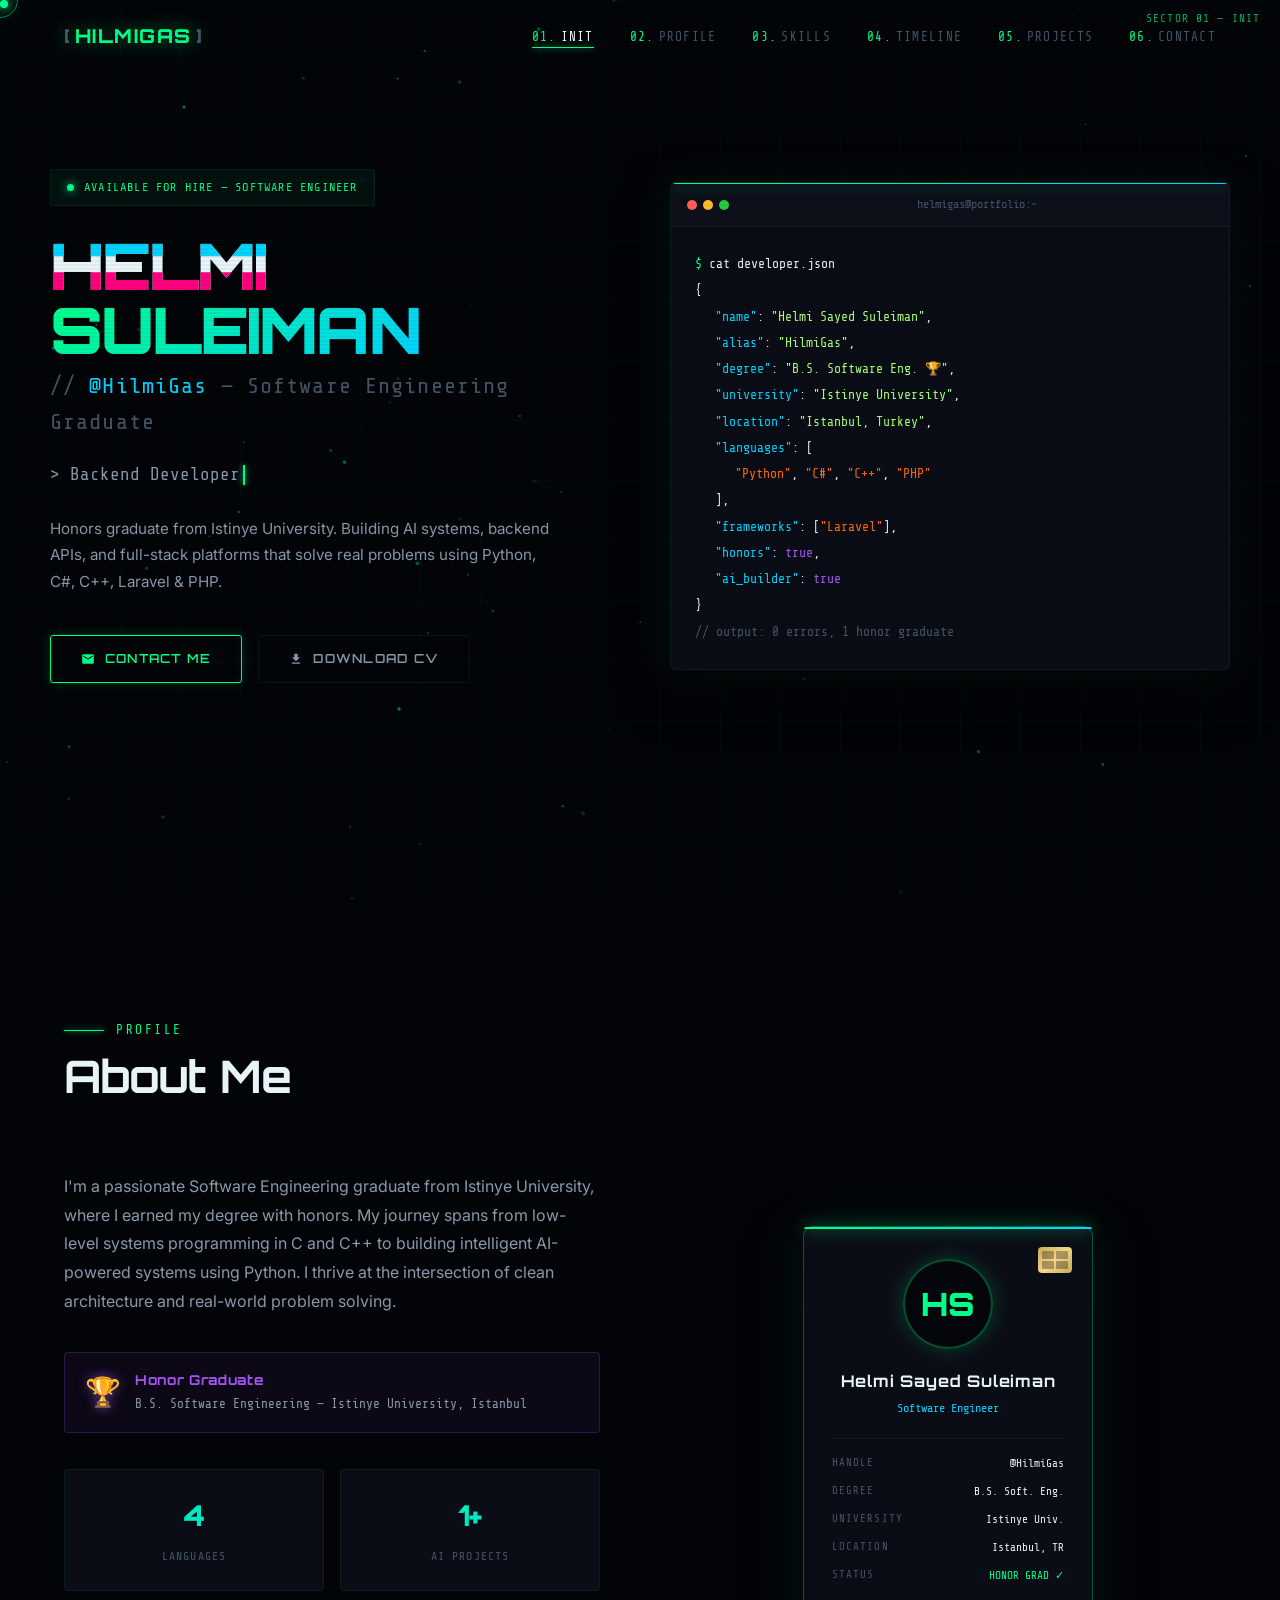
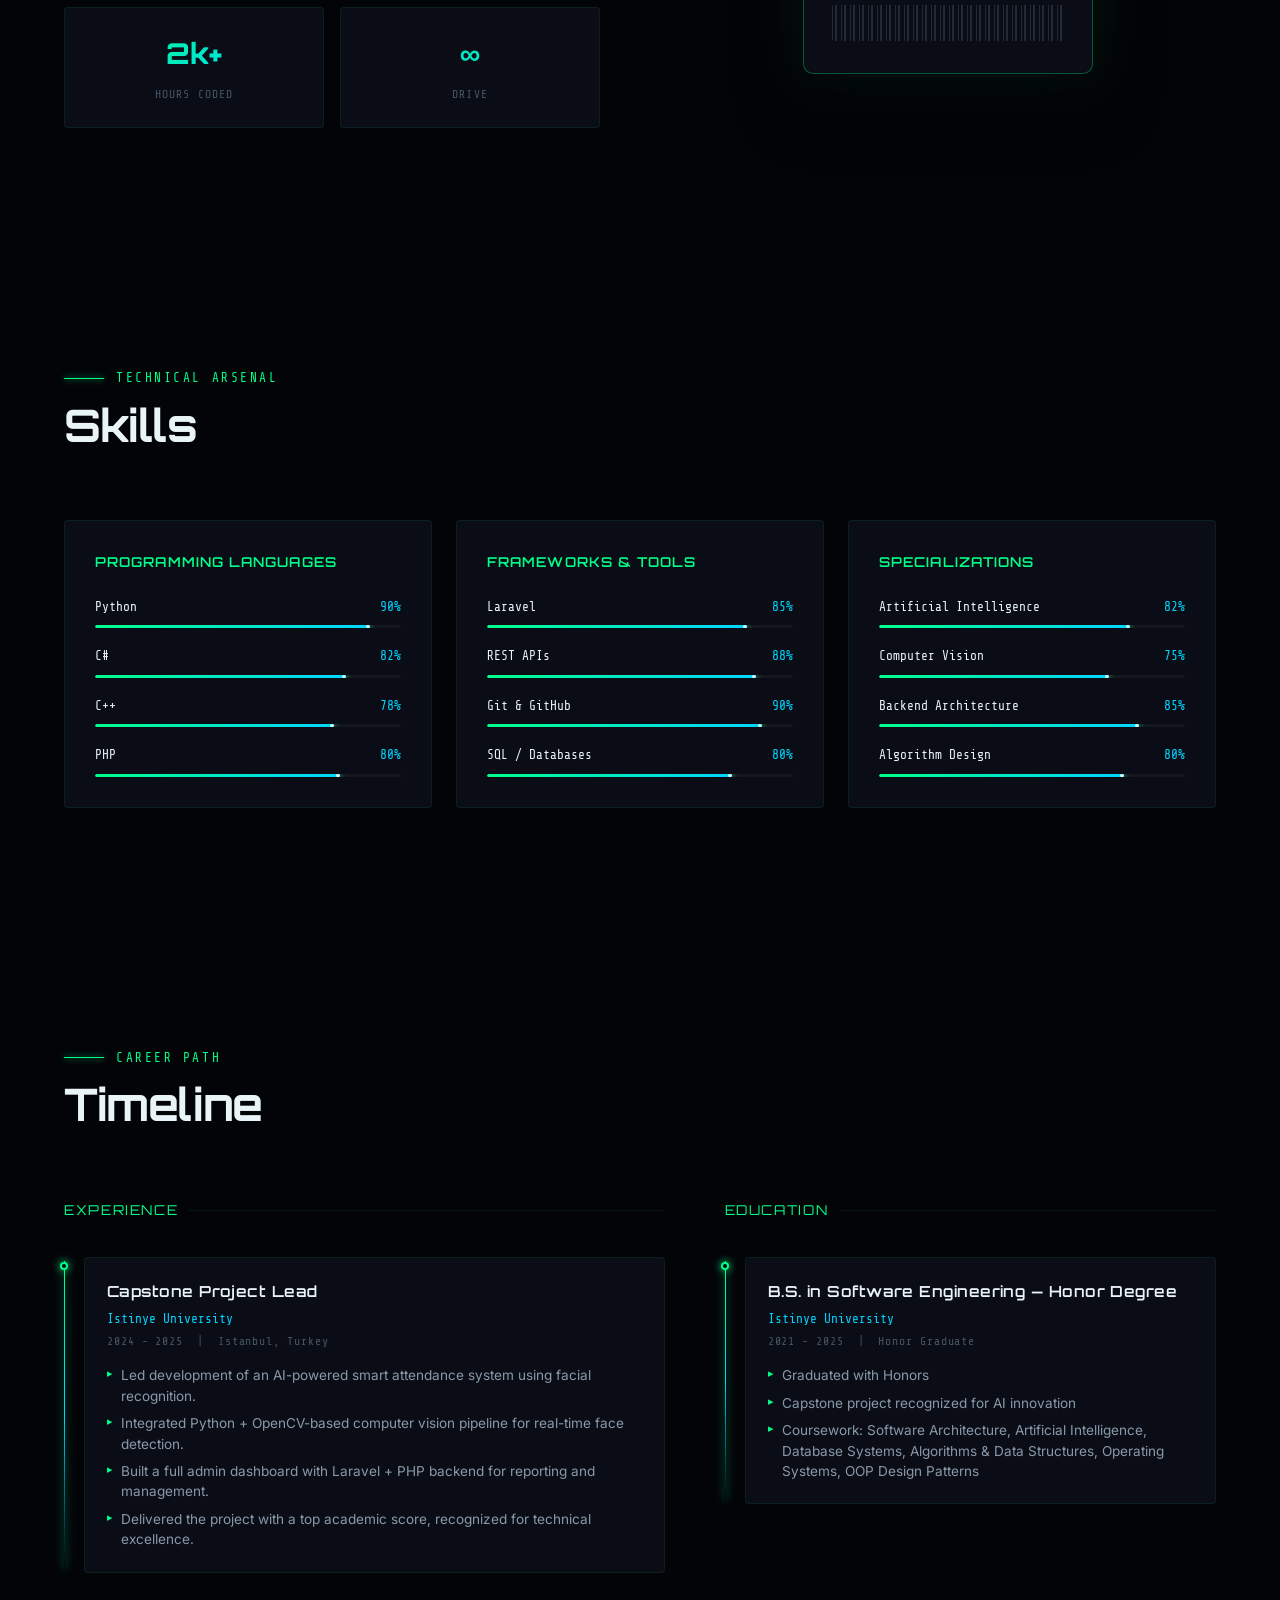
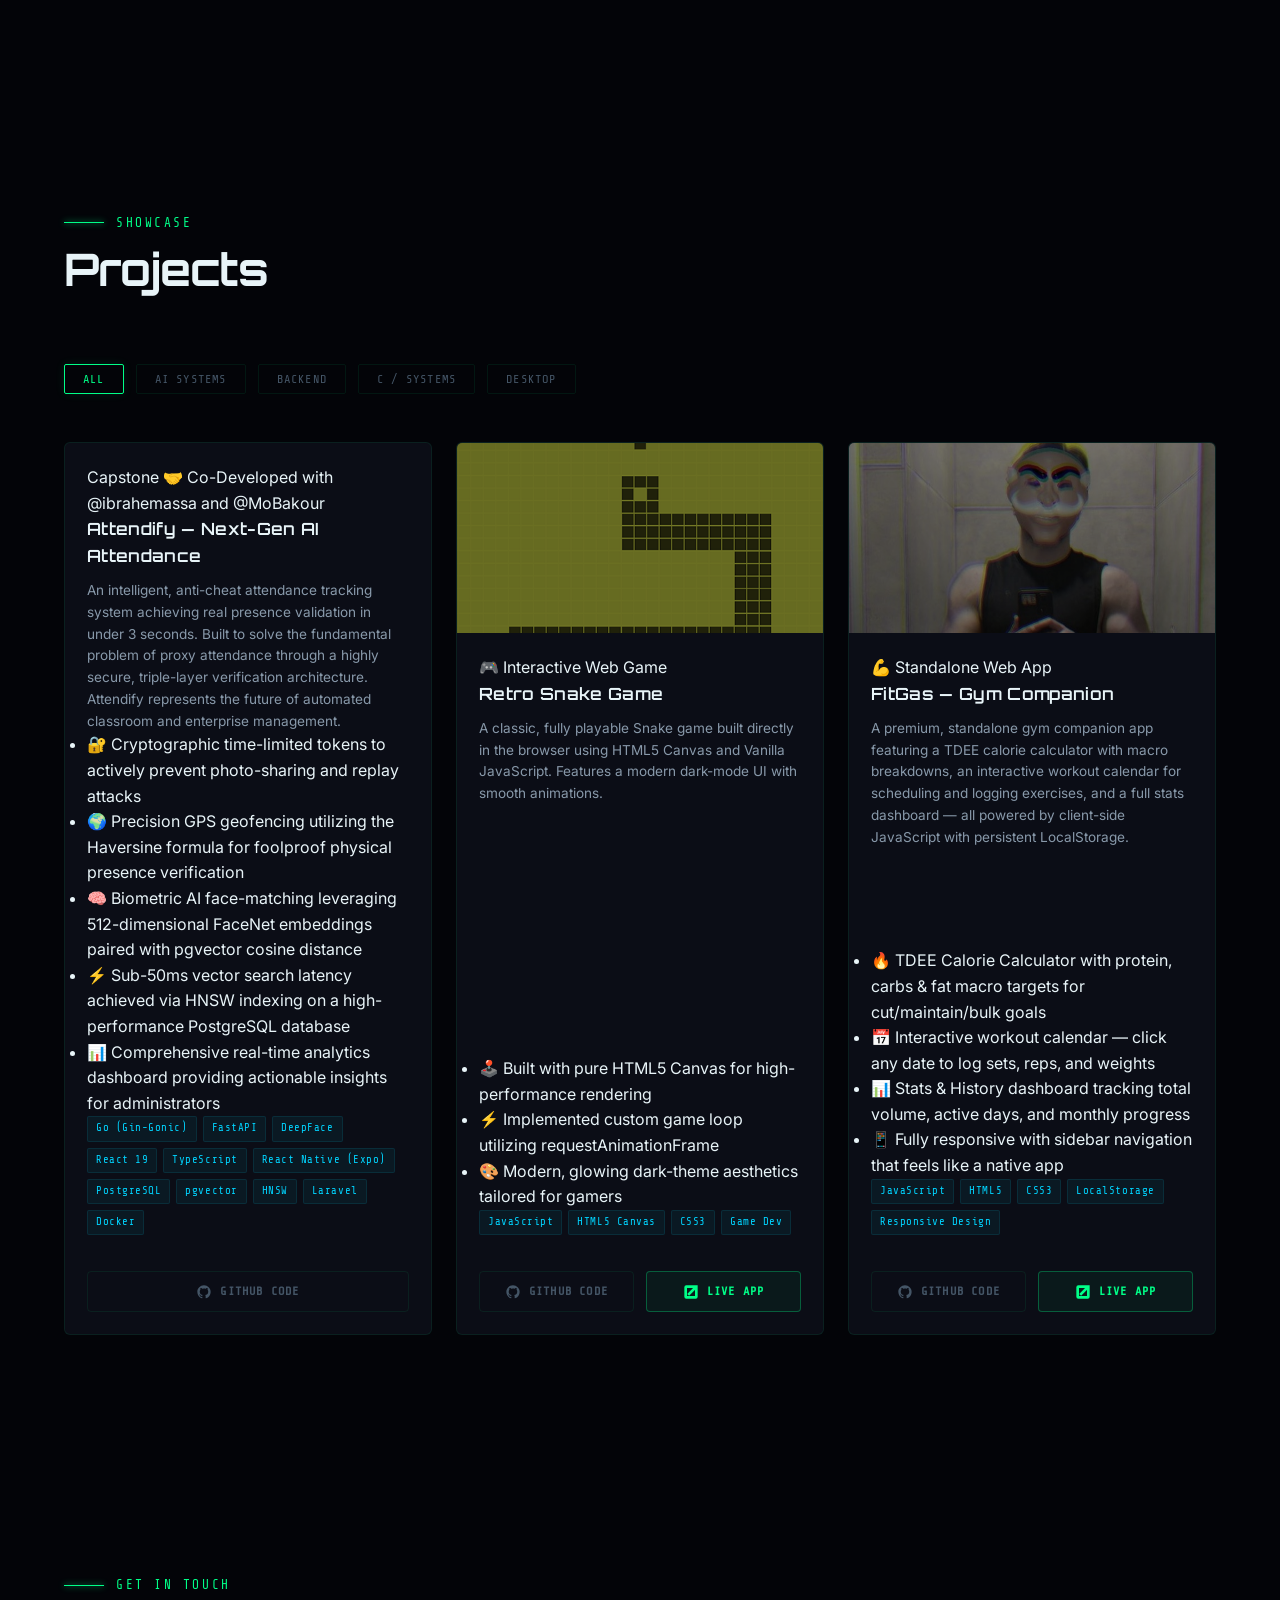
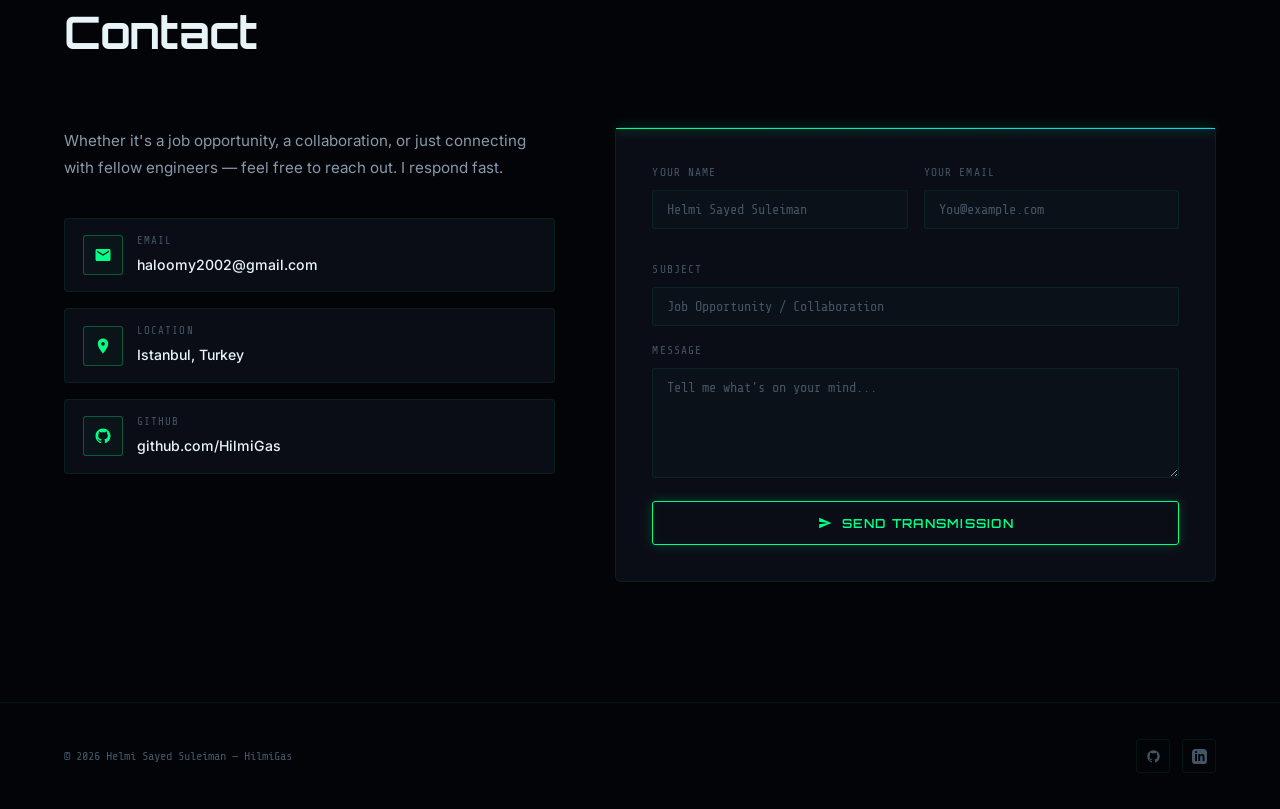
==== index.html @ 6cc6c977 "Add GitHub and Live App buttons to project cards, fix CSS formatting" ====
<!DOCTYPE html>
<html lang="en">

<head>
  <meta charset="UTF-8">
  <meta name="viewport" content="width=device-width, initial-scale=1.0">
  <meta name="description"
    content="Helmi Sayed Suleiman (HilmiGas) — Software Engineer with honors from Istinye University. Python, C#, C++, Laravel developer and AI systems builder.">
  <title>HilmiGas | Software Engineer</title>
  <link rel="stylesheet" href="styles.css?v=2">
</head>

<body>

  <!-- Custom Cursor -->
  <div class="cursor-dot" id="cursor-dot"></div>
  <div class="cursor-ring" id="cursor-ring"></div>

  <!-- Game Scroll Progress Bar -->
  <div class="scroll-progress-bar" id="scroll-progress-bar"></div>
  <div class="scroll-progress-label" id="scroll-progress-label">SECTOR 01</div>

  <!-- Particle Canvas Background -->
  <canvas id="bg-canvas"></canvas>

  <!-- ===== HEADER ===== -->
  <header id="header">
    <div class="container nav-container">
      <a href="#hero" class="logo">
        <span class="logo-bracket">[</span>HILMIGAS<span class="logo-bracket">]</span>
      </a>
      <ul class="nav-menu" id="nav-menu">
        <li><a href="#hero" class="nav-link"><span>01.</span>Init</a></li>
        <li><a href="#about" class="nav-link"><span>02.</span>Profile</a></li>
        <li><a href="#skills" class="nav-link"><span>03.</span>Skills</a></li>
        <li><a href="#timeline" class="nav-link"><span>04.</span>Timeline</a></li>
        <li><a href="#projects" class="nav-link"><span>05.</span>Projects</a></li>
        <li><a href="#contact" class="nav-link"><span>06.</span>Contact</a></li>
      </ul>
      <button class="menu-toggle" id="menu-toggle" aria-label="Toggle menu">
        <svg width="22" height="22" fill="none" stroke="currentColor" stroke-width="2" viewBox="0 0 24 24">
          <line x1="3" y1="6" x2="21" y2="6" />
          <line x1="3" y1="12" x2="21" y2="12" />
          <line x1="3" y1="18" x2="21" y2="18" />
        </svg>
      </button>
    </div>
  </header>

  <!-- ===== HERO ===== -->
  <section id="hero" class="hero">
    <div class="container hero-layout">
      <div class="hero-content">
        <div class="hero-status reveal delay-1">
          <span class="status-blink"></span>
          AVAILABLE FOR HIRE — SOFTWARE ENGINEER
        </div>
        <h1 class="hero-name reveal delay-2">
          <span class="glitch" data-text="HELMI">HELMI</span><br>
          <span class="glitch neon-text" data-text="SULEIMAN">SULEIMAN</span>
        </h1>
        <div class="hero-handle reveal delay-3">
          <span>// </span>@HilmiGas<span> — Software Engineering Graduate</span>
        </div>
        <div class="hero-typed-row reveal delay-4">
          &gt; <span id="typed-text"></span><span class="typed-cursor"></span>
        </div>
        <p class="hero-bio reveal delay-4" id="hero-bio-text">
          Honors graduate from Istinye University. Building AI systems, backend APIs, and full-stack platforms that
          solve real problems using Python, C#, C++, Laravel & PHP.
        </p>
        <div class="hero-btns reveal delay-4">
          <a href="#contact" class="btn btn-primary">
            <svg width="14" height="14" fill="currentColor" viewBox="0 0 24 24">
              <path
                d="M20 4H4c-1.1 0-2 .9-2 2v12c0 1.1.9 2 2 2h16c1.1 0 2-.9 2-2V6c0-1.1-.9-2-2-2zm0 4l-8 5-8-5V6l8 5 8-5v2z" />
            </svg>
            Contact Me
          </a>
          <a href="#" class="btn btn-secondary" id="cv-btn">
            <svg width="14" height="14" fill="currentColor" viewBox="0 0 24 24">
              <path d="M19 9h-4V3H9v6H5l7 7 7-7zM5 18v2h14v-2H5z" />
            </svg>
            Download CV
          </a>
        </div>
      </div>

      <!-- Terminal Card -->
      <div class="hero-terminal reveal-right">
        <div class="terminal-bar">
          <div class="terminal-dots">
            <span></span><span></span><span></span>
          </div>
          <span class="terminal-title">helmigas@portfolio:~</span>
        </div>
        <div class="terminal-body">
          <span class="t-line"><span class="t-prompt">$</span> <span class="t-cmd">cat developer.json</span></span>
          <span class="t-line">{</span>
          <span class="t-line t-indent"><span class="t-key">"name"</span>: <span class="t-str">"Helmi Sayed
              Suleiman"</span>,</span>
          <span class="t-line t-indent"><span class="t-key">"alias"</span>: <span
              class="t-str">"HilmiGas"</span>,</span>
          <span class="t-line t-indent"><span class="t-key">"degree"</span>: <span class="t-str">"B.S. Software Eng.
              🏆"</span>,</span>
          <span class="t-line t-indent"><span class="t-key">"university"</span>: <span class="t-str">"Istinye
              University"</span>,</span>
          <span class="t-line t-indent"><span class="t-key">"location"</span>: <span class="t-str">"Istanbul,
              Turkey"</span>,</span>
          <span class="t-line t-indent"><span class="t-key">"languages"</span>: [</span>
          <span class="t-line t-indent" style="padding-left:40px"><span class="t-val">"Python"</span>, <span
              class="t-val">"C#"</span>, <span class="t-val">"C++"</span>, <span class="t-val">"PHP"</span></span>
          <span class="t-line t-indent">],</span>
          <span class="t-line t-indent"><span class="t-key">"frameworks"</span>: [<span
              class="t-val">"Laravel"</span>],</span>
          <span class="t-line t-indent"><span class="t-key">"honors"</span>: <span class="t-purple">true</span>,</span>
          <span class="t-line t-indent"><span class="t-key">"ai_builder"</span>: <span
              class="t-purple">true</span></span>
          <span class="t-line">}</span>
          <span class="t-line t-dim">// output: 0 errors, 1 honor graduate</span>
        </div>
      </div>
    </div>
  </section>

  <!-- ===== ABOUT ===== -->
  <section id="about">
    <div class="container">
      <div class="section-header reveal">
        <div class="section-tag">Profile</div>
        <h2 class="section-title">About Me</h2>
      </div>
      <div class="about-grid">
        <div class="reveal-left">
          <p class="about-bio" id="about-bio-text">
            I'm a passionate Software Engineering graduate from Istinye University, where I earned my degree with
            honors. My journey spans from low-level systems programming in C and C++ to building intelligent AI-powered
            systems using Python. I thrive at the intersection of clean architecture and real-world problem solving.
          </p>
          <div class="about-honors">
            <div class="honor-icon">🏆</div>
            <div class="honor-text">
              <strong>Honor Graduate</strong>
              <span>B.S. Software Engineering — Istinye University, Istanbul</span>
            </div>
          </div>
          <div class="about-stats">
            <div class="stat-card">
              <span class="stat-number">4</span>
              <span class="stat-label">Languages</span>
            </div>
            <div class="stat-card">
              <span class="stat-number">1+</span>
              <span class="stat-label">AI Projects</span>
            </div>
            <div class="stat-card">
              <span class="stat-number">2k+</span>
              <span class="stat-label">Hours Coded</span>
            </div>
            <div class="stat-card">
              <span class="stat-number">∞</span>
              <span class="stat-label">Drive</span>
            </div>
          </div>
        </div>
        <div class="id-card-wrapper reveal-right">
          <div class="id-card">
            <div class="id-card-chip">
              <div class="id-card-chip-inner"></div>
              <div class="id-card-chip-inner"></div>
              <div class="id-card-chip-inner"></div>
              <div class="id-card-chip-inner"></div>
            </div>
            <div class="id-avatar">HS</div>
            <div class="id-name">Helmi Sayed Suleiman</div>
            <div class="id-role">Software Engineer</div>
            <div class="id-divider"></div>
            <div class="id-field">
              <span class="id-field-label">Handle</span>
              <span class="id-field-value">@HilmiGas</span>
            </div>
            <div class="id-field">
              <span class="id-field-label">Degree</span>
              <span class="id-field-value">B.S. Soft. Eng.</span>
            </div>
            <div class="id-field">
              <span class="id-field-label">University</span>
              <span class="id-field-value">Istinye Univ.</span>
            </div>
            <div class="id-field">
              <span class="id-field-label">Location</span>
              <span class="id-field-value">Istanbul, TR</span>
            </div>
            <div class="id-field">
              <span class="id-field-label">Status</span>
              <span class="id-field-value" style="color: var(--neon-green)">HONOR GRAD ✓</span>
            </div>
            <div class="id-barcode"></div>
          </div>
        </div>
      </div>
    </div>
  </section>

  <!-- ===== SKILLS ===== -->
  <section id="skills">
    <div class="container">
      <div class="section-header reveal">
        <div class="section-tag">Technical Arsenal</div>
        <h2 class="section-title">Skills</h2>
      </div>
      <div class="skills-grid" id="skills-grid">
        <!-- Dynamically populated -->
      </div>
    </div>
  </section>

  <!-- ===== TIMELINE ===== -->
  <section id="timeline">
    <div class="container">
      <div class="section-header reveal">
        <div class="section-tag">Career Path</div>
        <h2 class="section-title">Timeline</h2>
      </div>
      <div class="timeline-grid">
        <div class="reveal-left">
          <div class="timeline-col-title">Experience</div>
          <div class="timeline" id="experience-container"></div>
        </div>
        <div class="reveal-right">
          <div class="timeline-col-title">Education</div>
          <div class="timeline" id="education-container"></div>
        </div>
      </div>
    </div>
  </section>

  <!-- ===== PROJECTS ===== -->
  <section id="projects">
    <div class="container">
      <div class="section-header reveal">
        <div class="section-tag">Showcase</div>
        <h2 class="section-title">Projects</h2>
      </div>
      <div class="filter-row reveal">
        <button class="filter-btn active" data-filter="all">All</button>
        <button class="filter-btn" data-filter="ai">AI Systems</button>
        <button class="filter-btn" data-filter="backend">Backend</button>
        <button class="filter-btn" data-filter="systems">C / Systems</button>
        <button class="filter-btn" data-filter="desktop">Desktop</button>
      </div>
      <div class="projects-grid" id="projects-grid"></div>
    </div>
  </section>

  <!-- ===== CONTACT ===== -->
  <section id="contact">
    <div class="container">
      <div class="section-header reveal">
        <div class="section-tag">Get In Touch</div>
        <h2 class="section-title">Contact</h2>
      </div>
      <div class="contact-layout">
        <div class="reveal-left">
          <p class="contact-desc">
            Whether it's a job opportunity, a collaboration, or just connecting with fellow engineers — feel free to
            reach out. I respond fast.
          </p>
          <div class="contact-items">
            <div class="contact-item">
              <div class="contact-icon-box">
                <svg viewBox="0 0 24 24">
                  <path
                    d="M20 4H4c-1.1 0-2 .9-2 2v12c0 1.1.9 2 2 2h16c1.1 0 2-.9 2-2V6c0-1.1-.9-2-2-2zm0 4l-8 5-8-5V6l8 5 8-5v2z" />
                </svg>
              </div>
              <div>
                <span class="contact-info-label">Email</span>
                <a href="mailto:haloomy2002@gmail.com" class="contact-info-val"
                  id="contact-email">haloomy2002@gmail.com</a>
              </div>
            </div>
            <div class="contact-item">
              <div class="contact-icon-box">
                <svg viewBox="0 0 24 24">
                  <path
                    d="M12 2C8.13 2 5 5.13 5 9c0 5.25 7 13 7 13s7-7.75 7-13c0-3.87-3.13-7-7-7zm0 9.5c-1.38 0-2.5-1.12-2.5-2.5s1.12-2.5 2.5-2.5 2.5 1.12 2.5 2.5-1.12 2.5-2.5 2.5z" />
                </svg>
              </div>
              <div>
                <span class="contact-info-label">Location</span>
                <span class="contact-info-val" id="contact-location">Istanbul, Turkey</span>
              </div>
            </div>
            <div class="contact-item">
              <div class="contact-icon-box">
                <svg viewBox="0 0 24 24">
                  <path
                    d="M12 2C6.477 2 2 6.477 2 12c0 4.42 2.865 8.166 6.839 9.489.5.092.682-.217.682-.482 0-.237-.008-.866-.013-1.7-2.782.603-3.369-1.34-3.369-1.34-.454-1.156-1.11-1.464-1.11-1.464-.908-.62.069-.608.069-.608 1.003.07 1.531 1.03 1.531 1.03.892 1.529 2.341 1.087 2.91.831.092-.646.35-1.086.636-1.336-2.22-.253-4.555-1.11-4.555-4.943 0-1.091.39-1.984 1.029-2.683-.103-.253-.446-1.27.098-2.647 0 0 .84-.269 2.75 1.025A9.564 9.564 0 0112 6.844c.85.004 1.705.115 2.504.337 1.909-1.294 2.747-1.025 2.747-1.025.546 1.377.203 2.394.1 2.647.64.699 1.028 1.592 1.028 2.683 0 3.842-2.339 4.687-4.566 4.935.359.309.678.919.678 1.852 0 1.336-.012 2.415-.012 2.743 0 .267.18.579.688.481C19.137 20.162 22 16.418 22 12c0-5.523-4.523-10-10-10z" />
                </svg>
              </div>
              <div>
                <span class="contact-info-label">GitHub</span>
                <a href="https://github.com/HilmiGas" target="_blank" class="contact-info-val">github.com/HilmiGas</a>
              </div>
            </div>
          </div>
        </div>
        <div class="contact-form-wrap reveal-right">
          <form id="contact-form">
            <div class="form-row">
              <div class="form-group">
                <label for="form-name">Your Name</label>
                <input type="text" id="form-name" class="form-input" placeholder="Helmi Sayed Suleiman" required>
              </div>
              <div class="form-group">
                <label for="form-email">Your Email</label>
                <input type="email" id="form-email" class="form-input" placeholder="You@example.com" required>
              </div>
            </div>
            <div class="form-group">
              <label for="form-subject">Subject</label>
              <input type="text" id="form-subject" class="form-input" placeholder="Job Opportunity / Collaboration"
                required>
            </div>
            <div class="form-group">
              <label for="form-message">Message</label>
              <textarea id="form-message" class="form-textarea" placeholder="Tell me what's on your mind..."
                required></textarea>
            </div>
            <button type="submit" class="btn btn-primary" style="width:100%; justify-content:center; cursor:none;">
              <svg width="14" height="14" fill="currentColor" viewBox="0 0 24 24">
                <path d="M2.01 21L23 12 2.01 3 2 10l15 2-15 2z" />
              </svg>
              Send Transmission
            </button>
            <div class="form-feedback" id="form-feedback"></div>
          </form>
        </div>
      </div>
    </div>
  </section>

  <!-- ===== FOOTER ===== -->
  <footer>
    <div class="container footer-inner">
      <span class="footer-copy" id="footer-copy">&copy; 2026 Helmi Sayed Suleiman — HilmiGas</span>
      <div class="footer-socials" id="footer-socials"></div>
    </div>
  </footer>

  <script src="data.js?v=2"></script>
  <script src="script.js?v=2"></script>
</body>

</html>
---- styles.css ----
/* ============================================
   HILMIGAS PORTFOLIO — CYBERPUNK/GAME THEME
   ============================================ */

@import url('https://fonts.googleapis.com/css2?family=Orbitron:wght@400;500;600;700;800;900&family=Share+Tech+Mono&family=Inter:wght@300;400;500;600&display=swap');

/* ---- CSS VARIABLES ---- */
:root {
  --bg-void: #030408;
  --bg-deep: #060810;
  --bg-surface: #0b0d16;
  --bg-card: rgba(11, 13, 22, 0.8);
  --bg-card-hover: rgba(15, 18, 30, 0.95);

  --neon-green: #00ff88;
  --neon-cyan: #00d4ff;
  --neon-purple: #a855f7;
  --neon-pink: #ff0080;
  --neon-orange: #ff6b00;

  --glow-green: rgba(0, 255, 136, 0.15);
  --glow-cyan: rgba(0, 212, 255, 0.15);
  --glow-purple: rgba(168, 85, 247, 0.15);

  --accent-gradient: linear-gradient(135deg, var(--neon-green) 0%, var(--neon-cyan) 100%);
  --accent-gradient-alt: linear-gradient(135deg, var(--neon-purple) 0%, var(--neon-pink) 100%);

  --text-bright: #e8f4f8;
  --text-body: #8899aa;
  --text-dim: #445566;
  --text-accent: var(--neon-green);

  --border-dim: rgba(0, 255, 136, 0.08);
  --border-glow: rgba(0, 255, 136, 0.3);
  --border-active: rgba(0, 255, 136, 0.6);

  --font-display: 'Orbitron', sans-serif;
  --font-mono: 'Share Tech Mono', monospace;
  --font-body: 'Inter', sans-serif;

  --transition-snap: 0.15s cubic-bezier(0.5, 0, 0.5, 1);
  --transition-smooth: 0.5s cubic-bezier(0.16, 1, 0.3, 1);
  --transition-slow: 1s cubic-bezier(0.16, 1, 0.3, 1);

  --header-h: 72px;
  --container-w: 1180px;
  --scroll-progress: 0%;
}

/* ---- RESET ---- */
*,
*::before,
*::after {
  margin: 0;
  padding: 0;
  box-sizing: border-box;
}

html {
  scroll-behavior: auto;
  /* We handle scroll manually */
  overflow-x: hidden;
}

body {
  background: var(--bg-void);
  color: var(--text-bright);
  font-family: var(--font-body);
  overflow-x: hidden;
  line-height: 1.6;
  cursor: none;
  /* Custom cursor */
}

/* ---- CUSTOM CURSOR ---- */
.cursor-dot {
  width: 8px;
  height: 8px;
  background: var(--neon-green);
  border-radius: 50%;
  position: fixed;
  top: 0;
  left: 0;
  pointer-events: none;
  z-index: 9999;
  transition: transform 0.1s;
  box-shadow: 0 0 10px var(--neon-green), 0 0 20px var(--neon-green);
}

.cursor-ring {
  width: 36px;
  height: 36px;
  border: 1.5px solid rgba(0, 255, 136, 0.5);
  border-radius: 50%;
  position: fixed;
  top: 0;
  left: 0;
  pointer-events: none;
  z-index: 9998;
  transition: transform 0.15s ease-out, width 0.2s, height 0.2s, border-color 0.2s;
}

/* ---- SCANLINE OVERLAY ---- */
body::before {
  content: '';
  position: fixed;
  top: 0;
  left: 0;
  width: 100%;
  height: 100%;
  background: repeating-linear-gradient(0deg,
      transparent,
      transparent 2px,
      rgba(0, 0, 0, 0.04) 2px,
      rgba(0, 0, 0, 0.04) 4px);
  pointer-events: none;
  z-index: 5000;
}

/* ---- SCROLL PROGRESS BAR (game level bar) ---- */
.scroll-progress-bar {
  position: fixed;
  top: 0;
  left: 0;
  height: 3px;
  width: var(--scroll-progress);
  background: var(--accent-gradient);
  box-shadow: 0 0 12px var(--neon-green);
  z-index: 9000;
  transition: width 0.05s linear;
}

.scroll-progress-label {
  position: fixed;
  top: 10px;
  right: 20px;
  font-family: var(--font-mono);
  font-size: 0.7rem;
  color: var(--neon-green);
  z-index: 9000;
  opacity: 0.7;
  letter-spacing: 0.1em;
}

/* ---- CANVAS ---- */
#bg-canvas {
  position: fixed;
  top: 0;
  left: 0;
  width: 100vw;
  height: 100vh;
  z-index: -1;
  pointer-events: none;
}

/* ---- CONTAINER ---- */
.container {
  width: 90%;
  max-width: var(--container-w);
  margin: 0 auto;
}

section {
  padding: 120px 0;
  position: relative;
}

a {
  text-decoration: none;
  color: inherit;
}

img {
  max-width: 100%;
  display: block;
}

/* ---- SCROLLBAR ---- */
::-webkit-scrollbar {
  width: 4px;
}

::-webkit-scrollbar-track {
  background: var(--bg-void);
}

::-webkit-scrollbar-thumb {
  background: var(--neon-green);
  border-radius: 4px;
  box-shadow: 0 0 6px var(--neon-green);
}

/* ---- GLITCH TEXT ---- */
.glitch {
  position: relative;
  display: inline-block;
}

.glitch::before,
.glitch::after {
  content: attr(data-text);
  position: absolute;
  top: 0;
  left: 0;
  width: 100%;
  height: 100%;
}

.glitch::before {
  color: var(--neon-cyan);
  animation: glitch-1 3s infinite steps(1);
  clip-path: polygon(0 0, 100% 0, 100% 35%, 0 35%);
}

.glitch::after {
  color: var(--neon-pink);
  animation: glitch-2 3s infinite steps(1);
  clip-path: polygon(0 60%, 100% 60%, 100% 100%, 0 100%);
}

@keyframes glitch-1 {

  0%,
  90%,
  100% {
    transform: translateX(0);
    opacity: 0;
  }

  92% {
    transform: translateX(-3px);
    opacity: 1;
  }

  94% {
    transform: translateX(3px);
    opacity: 1;
  }

  96% {
    transform: translateX(0);
    opacity: 0;
  }
}

@keyframes glitch-2 {

  0%,
  85%,
  100% {
    transform: translateX(0);
    opacity: 0;
  }

  87% {
    transform: translateX(3px);
    opacity: 1;
  }

  89% {
    transform: translateX(-3px);
    opacity: 1;
  }

  91% {
    transform: translateX(0);
    opacity: 0;
  }
}

/* ---- GRADIENT TEXT ---- */
.neon-text {
  background: var(--accent-gradient);
  -webkit-background-clip: text;
  -webkit-text-fill-color: transparent;
  background-clip: text;
}

.neon-text-purple {
  background: var(--accent-gradient-alt);
  -webkit-background-clip: text;
  -webkit-text-fill-color: transparent;
  background-clip: text;
}

/* ---- BUTTONS ---- */
.btn {
  display: inline-flex;
  align-items: center;
  gap: 10px;
  padding: 13px 30px;
  border-radius: 3px;
  font-family: var(--font-display);
  font-size: 0.78rem;
  font-weight: 600;
  letter-spacing: 0.1em;
  text-transform: uppercase;
  cursor: none;
  transition: all 0.25s;
  position: relative;
  overflow: hidden;
}

.btn-primary {
  background: transparent;
  border: 1.5px solid var(--neon-green);
  color: var(--neon-green);
  box-shadow: 0 0 12px rgba(0, 255, 136, 0.2), inset 0 0 12px rgba(0, 255, 136, 0.05);
}

.btn-primary::before {
  content: '';
  position: absolute;
  inset: 0;
  background: var(--neon-green);
  transform: translateX(-101%);
  transition: transform 0.3s cubic-bezier(0.16, 1, 0.3, 1);
  z-index: -1;
}

.btn-primary:hover::before {
  transform: translateX(0);
}

.btn-primary:hover {
  color: var(--bg-void);
  box-shadow: 0 0 20px rgba(0, 255, 136, 0.5);
}

.btn-secondary {
  background: transparent;
  border: 1.5px solid var(--border-dim);
  color: var(--text-body);
}

.btn-secondary:hover {
  border-color: var(--neon-cyan);
  color: var(--neon-cyan);
  box-shadow: 0 0 12px rgba(0, 212, 255, 0.2);
}

/* ---- SECTION HEADERS ---- */
.section-header {
  margin-bottom: 70px;
}

.section-tag {
  font-family: var(--font-mono);
  font-size: 0.8rem;
  color: var(--neon-green);
  letter-spacing: 0.2em;
  text-transform: uppercase;
  display: flex;
  align-items: center;
  gap: 12px;
  margin-bottom: 12px;
}

.section-tag::before {
  content: '';
  display: block;
  width: 40px;
  height: 1px;
  background: var(--neon-green);
  box-shadow: 0 0 6px var(--neon-green);
}

.section-title {
  font-family: var(--font-display);
  font-size: clamp(1.8rem, 3.5vw, 2.8rem);
  font-weight: 700;
  color: var(--text-bright);
  letter-spacing: -0.02em;
  line-height: 1.1;
}

/* ---- HEADER / NAV ---- */
header {
  position: fixed;
  top: 0;
  left: 0;
  width: 100%;
  height: var(--header-h);
  z-index: 1000;
  transition: var(--transition-smooth);
}

header.scrolled {
  background: rgba(3, 4, 8, 0.95);
  border-bottom: 1px solid var(--border-dim);
  backdrop-filter: blur(20px);
  height: 60px;
}

.nav-container {
  display: flex;
  justify-content: space-between;
  align-items: center;
  height: 100%;
}

.logo {
  font-family: var(--font-display);
  font-size: 1.2rem;
  font-weight: 800;
  letter-spacing: 0.08em;
  color: var(--neon-green);
  text-shadow: 0 0 20px rgba(0, 255, 136, 0.5);
  display: flex;
  align-items: center;
  gap: 4px;
}

.logo-bracket {
  color: var(--text-dim);
}

.nav-menu {
  display: flex;
  list-style: none;
  gap: 36px;
}

.nav-link {
  font-family: var(--font-mono);
  font-size: 0.8rem;
  letter-spacing: 0.1em;
  text-transform: uppercase;
  color: var(--text-dim);
  position: relative;
  padding: 4px 0;
  transition: color 0.2s;
}

.nav-link span {
  color: var(--neon-green);
  margin-right: 4px;
}

.nav-link::after {
  content: '';
  position: absolute;
  bottom: 0;
  left: 0;
  width: 0;
  height: 1px;
  background: var(--neon-green);
  box-shadow: 0 0 6px var(--neon-green);
  transition: width 0.2s;
}

.nav-link:hover,
.nav-link.active {
  color: var(--text-bright);
}

.nav-link.active::after,
.nav-link:hover::after {
  width: 100%;
}

.menu-toggle {
  display: none;
  background: none;
  border: none;
  color: var(--neon-green);
  font-size: 1.5rem;
  cursor: none;
  z-index: 150;
}

/* ---- HERO SECTION ---- */
.hero {
  min-height: 100vh;
  display: flex;
  align-items: center;
  padding-top: var(--header-h);
  position: relative;
  overflow: hidden;
}

/* Grid lines background */
.hero::before {
  content: '';
  position: absolute;
  inset: 0;
  background-image:
    linear-gradient(rgba(0, 255, 136, 0.03) 1px, transparent 1px),
    linear-gradient(90deg, rgba(0, 255, 136, 0.03) 1px, transparent 1px);
  background-size: 60px 60px;
  animation: grid-pan 30s linear infinite;
}

@keyframes grid-pan {
  0% {
    background-position: 0 0;
  }

  100% {
    background-position: 60px 60px;
  }
}

.hero-layout {
  display: grid;
  grid-template-columns: 1fr 1fr;
  gap: 60px;
  align-items: center;
  width: 100%;
  position: relative;
  z-index: 2;
}

.hero-status {
  display: inline-flex;
  align-items: center;
  gap: 10px;
  background: rgba(0, 255, 136, 0.05);
  border: 1px solid var(--border-dim);
  padding: 8px 16px;
  border-radius: 2px;
  font-family: var(--font-mono);
  font-size: 0.75rem;
  color: var(--neon-green);
  letter-spacing: 0.1em;
  margin-bottom: 28px;
}

.status-blink {
  width: 7px;
  height: 7px;
  background: var(--neon-green);
  border-radius: 50%;
  box-shadow: 0 0 10px var(--neon-green);
  animation: blink 1.5s infinite;
}

@keyframes blink {

  0%,
  100% {
    opacity: 1;
  }

  50% {
    opacity: 0.2;
  }
}

.hero-name {
  font-family: var(--font-display);
  font-size: clamp(2.4rem, 5vw, 4.2rem);
  font-weight: 900;
  line-height: 1;
  letter-spacing: -0.03em;
  margin-bottom: 6px;
}

.hero-handle {
  font-family: var(--font-mono);
  font-size: clamp(1rem, 2vw, 1.4rem);
  color: var(--neon-cyan);
  margin-bottom: 20px;
  letter-spacing: 0.05em;
}

.hero-handle span {
  color: var(--text-dim);
}

.hero-typed-row {
  font-family: var(--font-mono);
  font-size: 1.1rem;
  color: var(--text-body);
  margin-bottom: 28px;
  height: 28px;
}

.typed-cursor {
  display: inline-block;
  width: 2px;
  height: 1.1em;
  background: var(--neon-green);
  margin-left: 3px;
  vertical-align: middle;
  animation: cursor-blink 0.8s infinite;
  box-shadow: 0 0 6px var(--neon-green);
}

@keyframes cursor-blink {

  0%,
  100% {
    opacity: 1;
  }

  50% {
    opacity: 0;
  }
}

.hero-bio {
  color: var(--text-body);
  font-size: 0.95rem;
  line-height: 1.75;
  max-width: 500px;
  margin-bottom: 40px;
}

.hero-btns {
  display: flex;
  gap: 16px;
  flex-wrap: wrap;
}

/* HERO TERMINAL CARD */
.hero-terminal {
  background: var(--bg-surface);
  border: 1px solid var(--border-dim);
  border-radius: 6px;
  overflow: hidden;
  box-shadow: 0 0 40px rgba(0, 255, 136, 0.06), 0 20px 50px rgba(0, 0, 0, 0.6);
  position: relative;
}

.hero-terminal::before {
  content: '';
  position: absolute;
  top: 0;
  left: 0;
  right: 0;
  height: 1px;
  background: var(--accent-gradient);
  box-shadow: 0 0 15px var(--neon-green);
}

.terminal-bar {
  background: #0d0f1a;
  padding: 12px 16px;
  display: flex;
  align-items: center;
  gap: 12px;
  border-bottom: 1px solid var(--border-dim);
}

.terminal-dots {
  display: flex;
  gap: 6px;
}

.terminal-dots span {
  width: 10px;
  height: 10px;
  border-radius: 50%;
}

.terminal-dots span:nth-child(1) {
  background: #ff5f56;
}

.terminal-dots span:nth-child(2) {
  background: #ffbd2e;
}

.terminal-dots span:nth-child(3) {
  background: #27c93f;
}

.terminal-title {
  font-family: var(--font-mono);
  font-size: 0.75rem;
  color: var(--text-dim);
  flex: 1;
  text-align: center;
}

.terminal-body {
  padding: 24px;
  font-family: var(--font-mono);
  font-size: 0.82rem;
  line-height: 2;
}

.t-prompt {
  color: var(--neon-green);
}

.t-cmd {
  color: var(--text-bright);
}

.t-key {
  color: var(--neon-cyan);
}

.t-val {
  color: var(--neon-orange);
}

.t-str {
  color: #a8ff78;
}

.t-dim {
  color: var(--text-dim);
}

.t-purple {
  color: var(--neon-purple);
}

.t-line {
  display: block;
}

.t-indent {
  padding-left: 20px;
}

/* ---- ABOUT ---- */
.about-grid {
  display: grid;
  grid-template-columns: 1fr 1fr;
  gap: 80px;
  align-items: center;
}

.about-bio {
  font-size: 1rem;
  color: var(--text-body);
  line-height: 1.8;
  margin-bottom: 36px;
}

.about-honors {
  display: flex;
  align-items: center;
  gap: 14px;
  background: rgba(168, 85, 247, 0.06);
  border: 1px solid rgba(168, 85, 247, 0.2);
  padding: 16px 20px;
  border-radius: 4px;
  margin-bottom: 36px;
}

.honor-icon {
  font-size: 1.8rem;
  filter: drop-shadow(0 0 6px rgba(168, 85, 247, 0.6));
}

.honor-text strong {
  display: block;
  font-family: var(--font-display);
  font-size: 0.85rem;
  color: var(--neon-purple);
  letter-spacing: 0.05em;
}

.honor-text span {
  font-size: 0.8rem;
  color: var(--text-body);
  font-family: var(--font-mono);
}

/* Stats grid */
.about-stats {
  display: grid;
  grid-template-columns: repeat(2, 1fr);
  gap: 16px;
}

.stat-card {
  background: var(--bg-surface);
  border: 1px solid var(--border-dim);
  padding: 22px;
  border-radius: 4px;
  text-align: center;
  position: relative;
  overflow: hidden;
  transition: var(--transition-smooth);
}

.stat-card::before {
  content: '';
  position: absolute;
  top: 0;
  left: 0;
  right: 0;
  height: 2px;
  background: var(--accent-gradient);
  transform: scaleX(0);
  transition: transform 0.4s;
}

.stat-card:hover::before {
  transform: scaleX(1);
}

.stat-card:hover {
  border-color: var(--border-glow);
  box-shadow: 0 0 20px rgba(0, 255, 136, 0.05);
}

.stat-number {
  font-family: var(--font-display);
  font-size: 1.8rem;
  font-weight: 800;
  background: var(--accent-gradient);
  -webkit-background-clip: text;
  -webkit-text-fill-color: transparent;
  background-clip: text;
  display: block;
  margin-bottom: 4px;
}

.stat-label {
  font-family: var(--font-mono);
  font-size: 0.72rem;
  color: var(--text-dim);
  text-transform: uppercase;
  letter-spacing: 0.1em;
}

/* ID card visual */
.id-card-wrapper {
  display: flex;
  justify-content: center;
  align-items: center;
}

.id-card {
  width: 290px;
  background: var(--bg-surface);
  border: 1px solid var(--border-glow);
  border-radius: 10px;
  padding: 32px 28px;
  position: relative;
  box-shadow: 0 0 50px rgba(0, 255, 136, 0.08), 0 30px 60px rgba(0, 0, 0, 0.5);
  text-align: center;
}

.id-card::before {
  content: '';
  position: absolute;
  top: 0;
  left: 0;
  right: 0;
  height: 2px;
  background: var(--accent-gradient);
  border-radius: 10px 10px 0 0;
  box-shadow: 0 0 15px var(--neon-green);
}

.id-card-chip {
  position: absolute;
  top: 20px;
  right: 20px;
  width: 34px;
  height: 26px;
  background: linear-gradient(135deg, #c8a955, #f5d68a, #c8a955);
  border-radius: 4px;
  display: grid;
  grid-template-columns: 1fr 1fr;
  gap: 2px;
  padding: 4px;
}

.id-card-chip-inner {
  background: rgba(0, 0, 0, 0.3);
  border-radius: 1px;
}

.id-avatar {
  width: 90px;
  height: 90px;
  background: radial-gradient(circle, var(--bg-deep), var(--bg-void));
  border: 2px solid var(--border-glow);
  border-radius: 50%;
  margin: 0 auto 20px;
  display: flex;
  align-items: center;
  justify-content: center;
  font-family: var(--font-display);
  font-size: 2rem;
  font-weight: 900;
  color: var(--neon-green);
  box-shadow: 0 0 20px rgba(0, 255, 136, 0.2);
}

.id-name {
  font-family: var(--font-display);
  font-size: 1rem;
  font-weight: 700;
  color: var(--text-bright);
  letter-spacing: 0.05em;
  margin-bottom: 4px;
}

.id-role {
  font-family: var(--font-mono);
  font-size: 0.75rem;
  color: var(--neon-cyan);
  margin-bottom: 20px;
}

.id-divider {
  height: 1px;
  background: var(--border-dim);
  margin-bottom: 16px;
}

.id-field {
  display: flex;
  justify-content: space-between;
  margin-bottom: 10px;
}

.id-field-label {
  font-family: var(--font-mono);
  font-size: 0.67rem;
  color: var(--text-dim);
  text-transform: uppercase;
  letter-spacing: 0.1em;
}

.id-field-value {
  font-family: var(--font-mono);
  font-size: 0.7rem;
  color: var(--text-bright);
}

.id-barcode {
  margin-top: 20px;
  height: 36px;
  background: repeating-linear-gradient(90deg,
      var(--text-dim) 0px,
      var(--text-dim) 1px,
      transparent 1px,
      transparent 3px,
      var(--text-dim) 3px,
      var(--text-dim) 5px,
      transparent 5px,
      transparent 9px);
  border-radius: 2px;
  opacity: 0.4;
}

/* ---- SKILLS ---- */
.skills-grid {
  display: grid;
  grid-template-columns: repeat(3, 1fr);
  gap: 24px;
}

.skills-category {
  background: var(--bg-surface);
  border: 1px solid var(--border-dim);
  padding: 30px;
  border-radius: 4px;
  position: relative;
  overflow: hidden;
  transition: var(--transition-smooth);
}

.skills-category:hover {
  border-color: var(--border-glow);
  box-shadow: 0 0 30px rgba(0, 255, 136, 0.05);
}

.skills-category-title {
  font-family: var(--font-display);
  font-size: 0.85rem;
  font-weight: 600;
  letter-spacing: 0.08em;
  text-transform: uppercase;
  color: var(--neon-green);
  margin-bottom: 24px;
  display: flex;
  align-items: center;
  gap: 10px;
}

.skills-list {
  display: flex;
  flex-direction: column;
  gap: 18px;
}

.skill-item {
  display: flex;
  flex-direction: column;
  gap: 8px;
}

.skill-meta {
  display: flex;
  justify-content: space-between;
  font-family: var(--font-mono);
  font-size: 0.8rem;
}

.skill-name {
  color: var(--text-bright);
}

.skill-pct {
  color: var(--neon-cyan);
}

.skill-bar-bg {
  width: 100%;
  height: 3px;
  background: rgba(255, 255, 255, 0.04);
  border-radius: 2px;
  overflow: hidden;
  position: relative;
}

.skill-bar-fill {
  height: 100%;
  border-radius: 2px;
  width: 0%;
  background: var(--accent-gradient);
  box-shadow: 0 0 8px var(--neon-green);
  transition: width 1.8s cubic-bezier(0.1, 0.8, 0.2, 1);
  position: relative;
}

.skill-bar-fill::after {
  content: '';
  position: absolute;
  right: 0;
  top: 0;
  bottom: 0;
  width: 4px;
  background: #fff;
  border-radius: 2px;
  opacity: 0.8;
  box-shadow: 0 0 6px var(--neon-green);
}

/* ---- TIMELINE ---- */
.timeline-grid {
  display: grid;
  grid-template-columns: 1.1fr 0.9fr;
  gap: 60px;
}

.timeline-col-title {
  font-family: var(--font-display);
  font-size: 0.85rem;
  letter-spacing: 0.12em;
  text-transform: uppercase;
  color: var(--neon-green);
  margin-bottom: 36px;
  display: flex;
  align-items: center;
  gap: 10px;
}

.timeline-col-title::after {
  content: '';
  flex: 1;
  height: 1px;
  background: var(--border-dim);
}

.timeline {
  position: relative;
  padding-left: 20px;
}

.timeline::before {
  content: '';
  position: absolute;
  left: 0;
  top: 4px;
  height: calc(100% - 8px);
  width: 1px;
  background: linear-gradient(to bottom, var(--neon-green), var(--neon-cyan), transparent);
  box-shadow: 0 0 8px var(--neon-green);
}

.timeline-item {
  margin-bottom: 36px;
  position: relative;
}

.timeline-item:last-child {
  margin-bottom: 0;
}

.timeline-dot {
  position: absolute;
  left: -24px;
  top: 5px;
  width: 8px;
  height: 8px;
  background: var(--bg-void);
  border: 2px solid var(--neon-green);
  border-radius: 50%;
  box-shadow: 0 0 8px var(--neon-green);
  transition: background 0.2s;
}

.timeline-item:hover .timeline-dot {
  background: var(--neon-green);
}

.timeline-card {
  background: var(--bg-surface);
  border: 1px solid var(--border-dim);
  padding: 22px;
  border-radius: 4px;
  transition: var(--transition-smooth);
}

.timeline-card:hover {
  border-color: var(--border-glow);
  transform: translateX(4px);
}

.timeline-role {
  font-family: var(--font-display);
  font-size: 0.95rem;
  font-weight: 600;
  color: var(--text-bright);
  letter-spacing: 0.03em;
  margin-bottom: 4px;
}

.timeline-org {
  font-family: var(--font-mono);
  font-size: 0.8rem;
  color: var(--neon-cyan);
  margin-bottom: 4px;
}

.timeline-period {
  font-family: var(--font-mono);
  font-size: 0.72rem;
  color: var(--text-dim);
  margin-bottom: 14px;
  letter-spacing: 0.08em;
}

.timeline-list {
  list-style: none;
  display: flex;
  flex-direction: column;
  gap: 7px;
}

.timeline-list li {
  font-size: 0.85rem;
  color: var(--text-body);
  padding-left: 14px;
  position: relative;
  line-height: 1.5;
}

.timeline-list li::before {
  content: '▸';
  position: absolute;
  left: 0;
  color: var(--neon-green);
  font-size: 0.7rem;
}

/* ---- PROJECTS ---- */
.filter-row {
  display: flex;
  gap: 12px;
  margin-bottom: 48px;
  flex-wrap: wrap;
}

.filter-btn {
  background: transparent;
  border: 1px solid var(--border-dim);
  color: var(--text-dim);
  padding: 7px 18px;
  font-family: var(--font-mono);
  font-size: 0.75rem;
  letter-spacing: 0.1em;
  text-transform: uppercase;
  cursor: none;
  transition: all 0.2s;
  border-radius: 2px;
}

.filter-btn:hover,
.filter-btn.active {
  border-color: var(--neon-green);
  color: var(--neon-green);
  box-shadow: 0 0 10px rgba(0, 255, 136, 0.1);
}

.projects-grid {
  display: grid;
  grid-template-columns: repeat(auto-fill, minmax(310px, 1fr));
  gap: 24px;
}

.project-card {
  background: var(--bg-surface);
  border: 1px solid var(--border-dim);
  border-radius: 6px;
  overflow: hidden;
  transition: all 0.4s cubic-bezier(0.165, 0.84, 0.44, 1);
  display: flex;
  flex-direction: column;
  position: relative;
}

.project-card:hover {
  border-color: var(--border-glow);
  transform: translateY(-6px);
  box-shadow: 0 0 30px rgba(0, 255, 136, 0.06), 0 20px 40px rgba(0, 0, 0, 0.4);
}

.project-card::before {
  content: '';
  position: absolute;
  top: 0;
  left: 0;
  right: 0;
  height: 1px;
  background: var(--accent-gradient);
  transform: scaleX(0);
  transform-origin: left;
  transition: transform 0.4s;
  box-shadow: 0 0 12px var(--neon-green);
}

.project-card:hover::before {
  transform: scaleX(1);
}

.project-img-wrap {
  height: 190px;
  overflow: hidden;
  position: relative;
}

.project-img {
  width: 100%;
  height: 100%;
  object-fit: cover;
  transition: transform 0.6s;
  filter: brightness(0.6) saturate(0.7);
}

.project-card:hover .project-img {
  transform: scale(1.07);
  filter: brightness(0.4) saturate(0.5);
}

.project-overlay {
  position: absolute;
  inset: 0;
  display: flex;
  justify-content: center;
  align-items: center;
  gap: 12px;
  opacity: 0;
  transition: var(--transition-smooth);
}

.project-card:hover .project-overlay {
  opacity: 1;
}

.coming-soon-badge {
  position: absolute;
  top: 12px;
  right: 12px;
  background: rgba(168, 85, 247, 0.2);
  border: 1px solid var(--neon-purple);
  color: var(--neon-purple);
  font-family: var(--font-mono);
  font-size: 0.65rem;
  letter-spacing: 0.1em;
  padding: 4px 10px;
  border-radius: 2px;
  text-transform: uppercase;
}

.proj-action {
  width: 42px;
  height: 42px;
  border-radius: 50%;
  border: 1.5px solid var(--neon-green);
  color: var(--neon-green);
  display: flex;
  align-items: center;
  justify-content: center;
  transition: all 0.2s;
  background: rgba(0, 255, 136, 0.05);
}

.proj-action:hover {
  background: var(--neon-green);
  color: var(--bg-void);
  box-shadow: 0 0 15px rgba(0, 255, 136, 0.5);
}

.proj-action svg {
  width: 18px;
  height: 18px;
  fill: currentColor;
}

.project-body {
  padding: 22px;
  flex-grow: 1;
  display: flex;
  flex-direction: column;
}

.project-tags {
  display: flex;
  flex-wrap: wrap;
  gap: 6px;
  margin-bottom: 12px;
}

.project-tag {
  font-family: var(--font-mono);
  font-size: 0.67rem;
  letter-spacing: 0.05em;
  color: var(--neon-cyan);
  background: rgba(0, 212, 255, 0.06);
  border: 1px solid rgba(0, 212, 255, 0.1);
  padding: 3px 8px;
  border-radius: 2px;
}

.project-name {
  font-family: var(--font-display);
  font-size: 1.05rem;
  font-weight: 600;
  color: var(--text-bright);
  margin-bottom: 10px;
  letter-spacing: 0.02em;
}

.project-desc {
  font-size: 0.85rem;
  color: var(--text-body);
  line-height: 1.6;
  flex-grow: 1;
}

/* ---- CONTACT ---- */
.contact-layout {
  display: grid;
  grid-template-columns: 0.9fr 1.1fr;
  gap: 60px;
  align-items: start;
}

.contact-desc {
  font-size: 0.95rem;
  color: var(--text-body);
  line-height: 1.8;
  margin-bottom: 36px;
}

.contact-items {
  display: flex;
  flex-direction: column;
  gap: 16px;
}

.contact-item {
  display: flex;
  align-items: center;
  gap: 14px;
  background: var(--bg-surface);
  border: 1px solid var(--border-dim);
  padding: 14px 18px;
  border-radius: 4px;
  transition: var(--transition-smooth);
}

.contact-item:hover {
  border-color: var(--border-glow);
}

.contact-icon-box {
  width: 40px;
  height: 40px;
  border: 1px solid var(--border-glow);
  border-radius: 3px;
  display: flex;
  align-items: center;
  justify-content: center;
  flex-shrink: 0;
  background: rgba(0, 255, 136, 0.03);
}

.contact-icon-box svg {
  width: 18px;
  height: 18px;
  fill: var(--neon-green);
}

.contact-info-label {
  font-family: var(--font-mono);
  font-size: 0.67rem;
  color: var(--text-dim);
  text-transform: uppercase;
  letter-spacing: 0.1em;
  display: block;
  margin-bottom: 2px;
}

.contact-info-val {
  font-size: 0.88rem;
  color: var(--text-bright);
  font-weight: 500;
}

/* FORM */
.contact-form-wrap {
  background: var(--bg-surface);
  border: 1px solid var(--border-dim);
  padding: 36px;
  border-radius: 6px;
  position: relative;
}

.contact-form-wrap::before {
  content: '';
  position: absolute;
  top: 0;
  left: 0;
  right: 0;
  height: 1px;
  background: var(--accent-gradient);
  box-shadow: 0 0 12px var(--neon-green);
}

.form-row {
  display: grid;
  grid-template-columns: 1fr 1fr;
  gap: 16px;
  margin-bottom: 16px;
}

.form-group {
  margin-bottom: 16px;
}

label {
  display: block;
  font-family: var(--font-mono);
  font-size: 0.7rem;
  color: var(--text-dim);
  text-transform: uppercase;
  letter-spacing: 0.1em;
  margin-bottom: 8px;
}

.form-input,
.form-textarea {
  width: 100%;
  background: rgba(0, 255, 136, 0.02);
  border: 1px solid var(--border-dim);
  color: var(--text-bright);
  border-radius: 3px;
  padding: 11px 14px;
  font-family: var(--font-mono);
  font-size: 0.85rem;
  transition: all 0.2s;
  outline: none;
}

.form-input::placeholder,
.form-textarea::placeholder {
  color: var(--text-dim);
}

.form-textarea {
  resize: vertical;
  min-height: 110px;
}

.form-input:focus,
.form-textarea:focus {
  border-color: var(--neon-green);
  box-shadow: 0 0 0 1px var(--neon-green), 0 0 12px rgba(0, 255, 136, 0.1);
  background: rgba(0, 255, 136, 0.03);
}

.form-feedback {
  margin-top: 14px;
  font-family: var(--font-mono);
  font-size: 0.8rem;
  text-align: center;
  padding: 10px;
  border-radius: 3px;
  display: none;
}

.form-feedback.success {
  display: block;
  color: var(--neon-green);
  background: rgba(0, 255, 136, 0.05);
  border: 1px solid rgba(0, 255, 136, 0.2);
}

.form-feedback.error {
  display: block;
  color: var(--neon-pink);
  background: rgba(255, 0, 128, 0.05);
  border: 1px solid rgba(255, 0, 128, 0.2);
}

/* ---- FOOTER ---- */
footer {
  border-top: 1px solid var(--border-dim);
  background: var(--bg-void);
  padding: 36px 0;
  position: relative;
  z-index: 10;
}

.footer-inner {
  display: flex;
  justify-content: space-between;
  align-items: center;
}

.footer-copy {
  font-family: var(--font-mono);
  font-size: 0.75rem;
  color: var(--text-dim);
}

.footer-socials {
  display: flex;
  gap: 12px;
}

.social-icon {
  width: 34px;
  height: 34px;
  border: 1px solid var(--border-dim);
  border-radius: 3px;
  display: flex;
  align-items: center;
  justify-content: center;
  color: var(--text-dim);
  transition: all 0.2s;
}

.social-icon:hover {
  border-color: var(--neon-green);
  color: var(--neon-green);
  box-shadow: 0 0 10px rgba(0, 255, 136, 0.2);
}

.social-icon svg {
  width: 15px;
  height: 15px;
  fill: currentColor;
}

/* ---- SCROLL REVEAL ---- */
.reveal {
  opacity: 0;
  transform: translateY(40px);
  transition: opacity 0.9s var(--transition-smooth), transform 0.9s var(--transition-smooth);
}

.reveal-left {
  opacity: 0;
  transform: translateX(-50px);
  transition: opacity 0.9s var(--transition-smooth), transform 0.9s var(--transition-smooth);
}

.reveal-right {
  opacity: 0;
  transform: translateX(50px);
  transition: opacity 0.9s var(--transition-smooth), transform 0.9s var(--transition-smooth);
}

.reveal.active,
.reveal-left.active,
.reveal-right.active {
  opacity: 1;
  transform: translate(0, 0);
}

/* Stagger delay utilities */
.delay-1 {
  transition-delay: 0.1s;
}

.delay-2 {
  transition-delay: 0.2s;
}

.delay-3 {
  transition-delay: 0.3s;
}

.delay-4 {
  transition-delay: 0.4s;
}

/* ---- RESPONSIVE ---- */
@media (max-width: 1024px) {
  .skills-grid {
    grid-template-columns: 1fr 1fr;
  }

  .hero-layout,
  .about-grid,
  .timeline-grid,
  .contact-layout {
    grid-template-columns: 1fr;
    gap: 50px;
  }
}

/* Card Buttons */
.card-btn {
  display: inline-flex;
  align-items: center;
  justify-content: center;
  gap: 8px;
  padding: 10px 16px;
  font-family: var(--font-mono);
  font-size: 0.75rem;
  font-weight: 600;
  text-transform: uppercase;
  letter-spacing: 0.1em;
  border-radius: 4px;
  text-decoration: none;
  transition: var(--transition-fast);
  border: 1px solid;
  flex: 1;
}

.github-btn {
  background: transparent;
  color: var(--text-dim);
  border-color: var(--border-dim);
}

.github-btn:hover {
  color: var(--text-bright);
  border-color: var(--text-dim);
  background: rgba(255, 255, 255, 0.03);
}

.live-btn {
  background: rgba(0, 255, 136, 0.05);
  color: var(--neon-green);
  border-color: rgba(0, 255, 136, 0.3);
}

.live-btn:hover {
  background: rgba(0, 255, 136, 0.15);
  border-color: var(--neon-green);
  box-shadow: 0 0 15px rgba(0, 255, 136, 0.2);
}

@media (max-width: 768px) {
  section {
    padding: 80px 0;
  }

  .hero-name {
    font-size: 2.4rem;
  }

  .menu-toggle {
    display: block;
  }

  .nav-menu {
    position: fixed;
    top: var(--header-h);
    right: -100%;
    width: 75%;
    height: calc(100vh - var(--header-h));
    background: rgba(3, 4, 8, 0.98);
    border-left: 1px solid var(--border-dim);
    flex-direction: column;
    padding: 40px;
    gap: 24px;
    transition: var(--transition-smooth);
    backdrop-filter: blur(20px);
  }

  .nav-menu.open {
    right: 0;
  }

  .skills-grid {
    grid-template-columns: 1fr;
  }

  .form-row {
    grid-template-columns: 1fr;
  }

  .footer-inner {
    flex-direction: column;
    gap: 20px;
    text-align: center;
  }

  .cursor-dot,
  .cursor-ring {
    display: none;
  }

  body {
    cursor: auto;
  }

  .btn {
    cursor: pointer;
  }
}
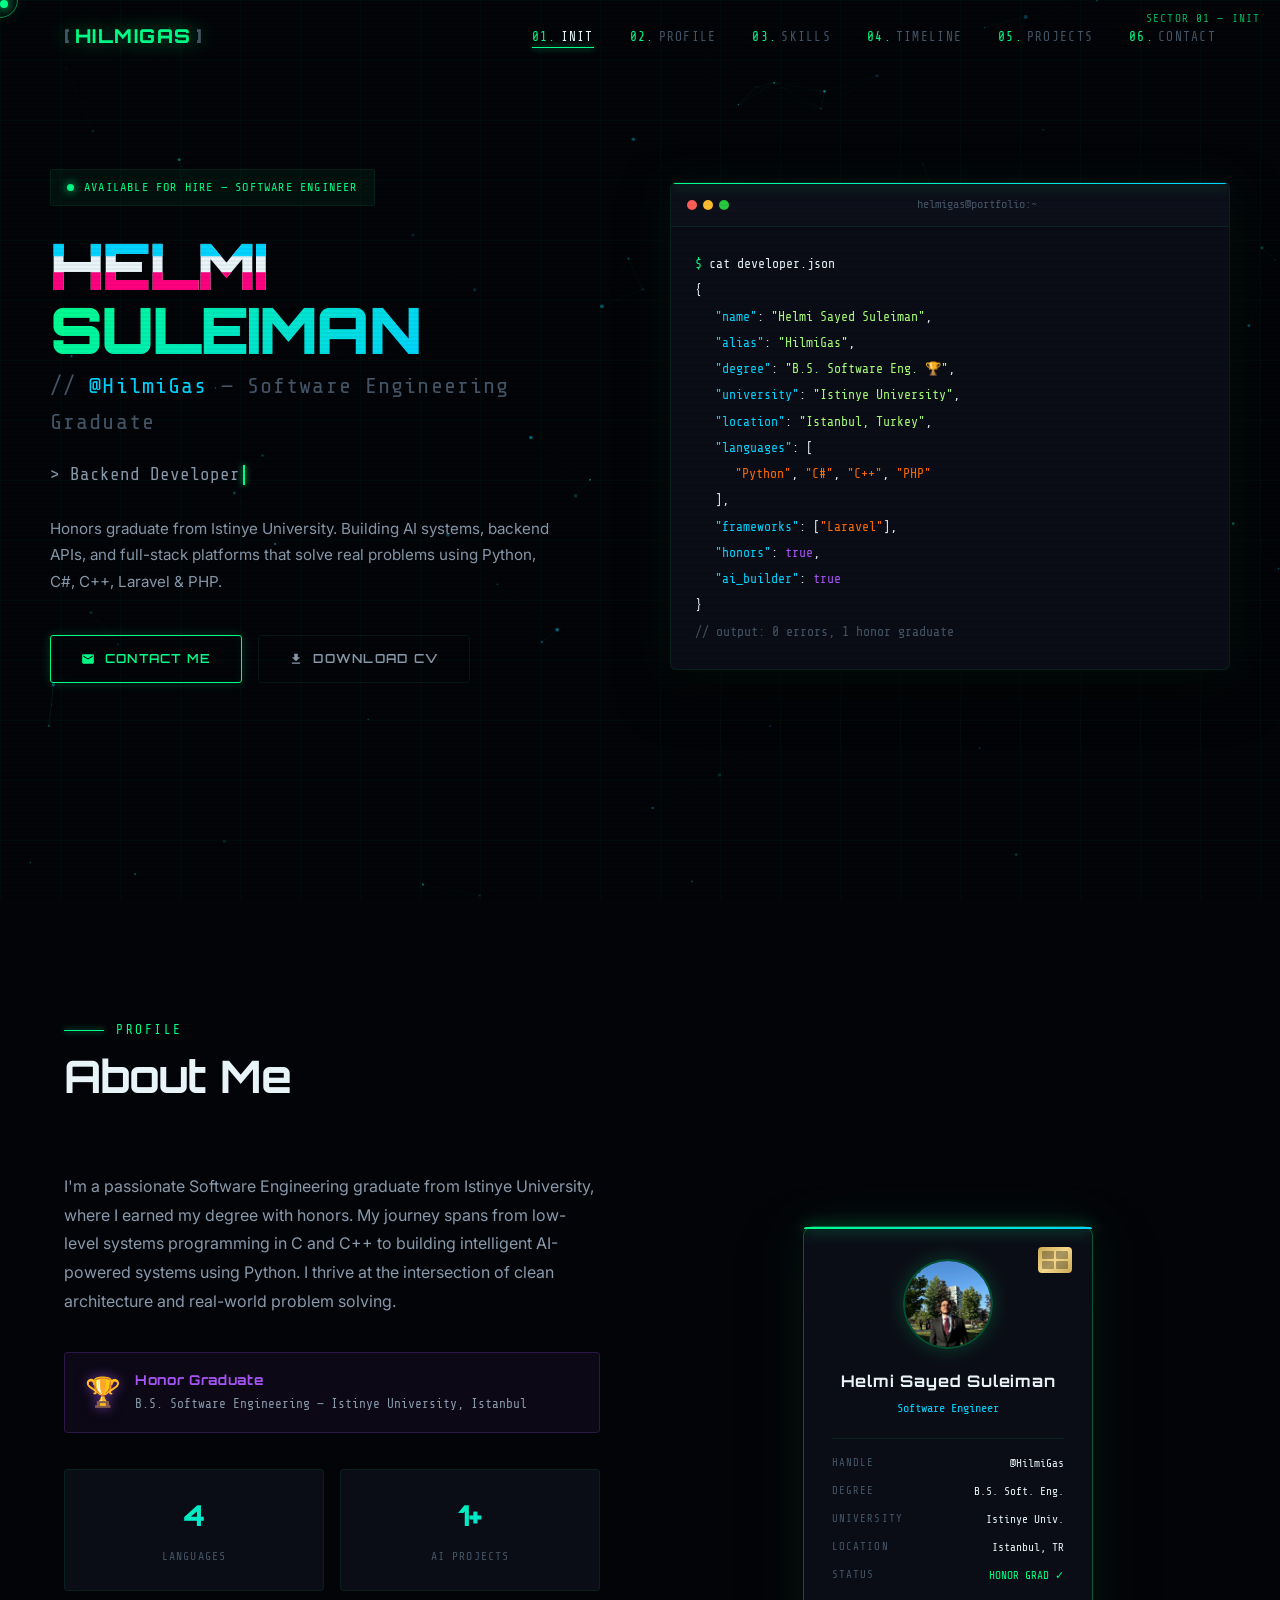
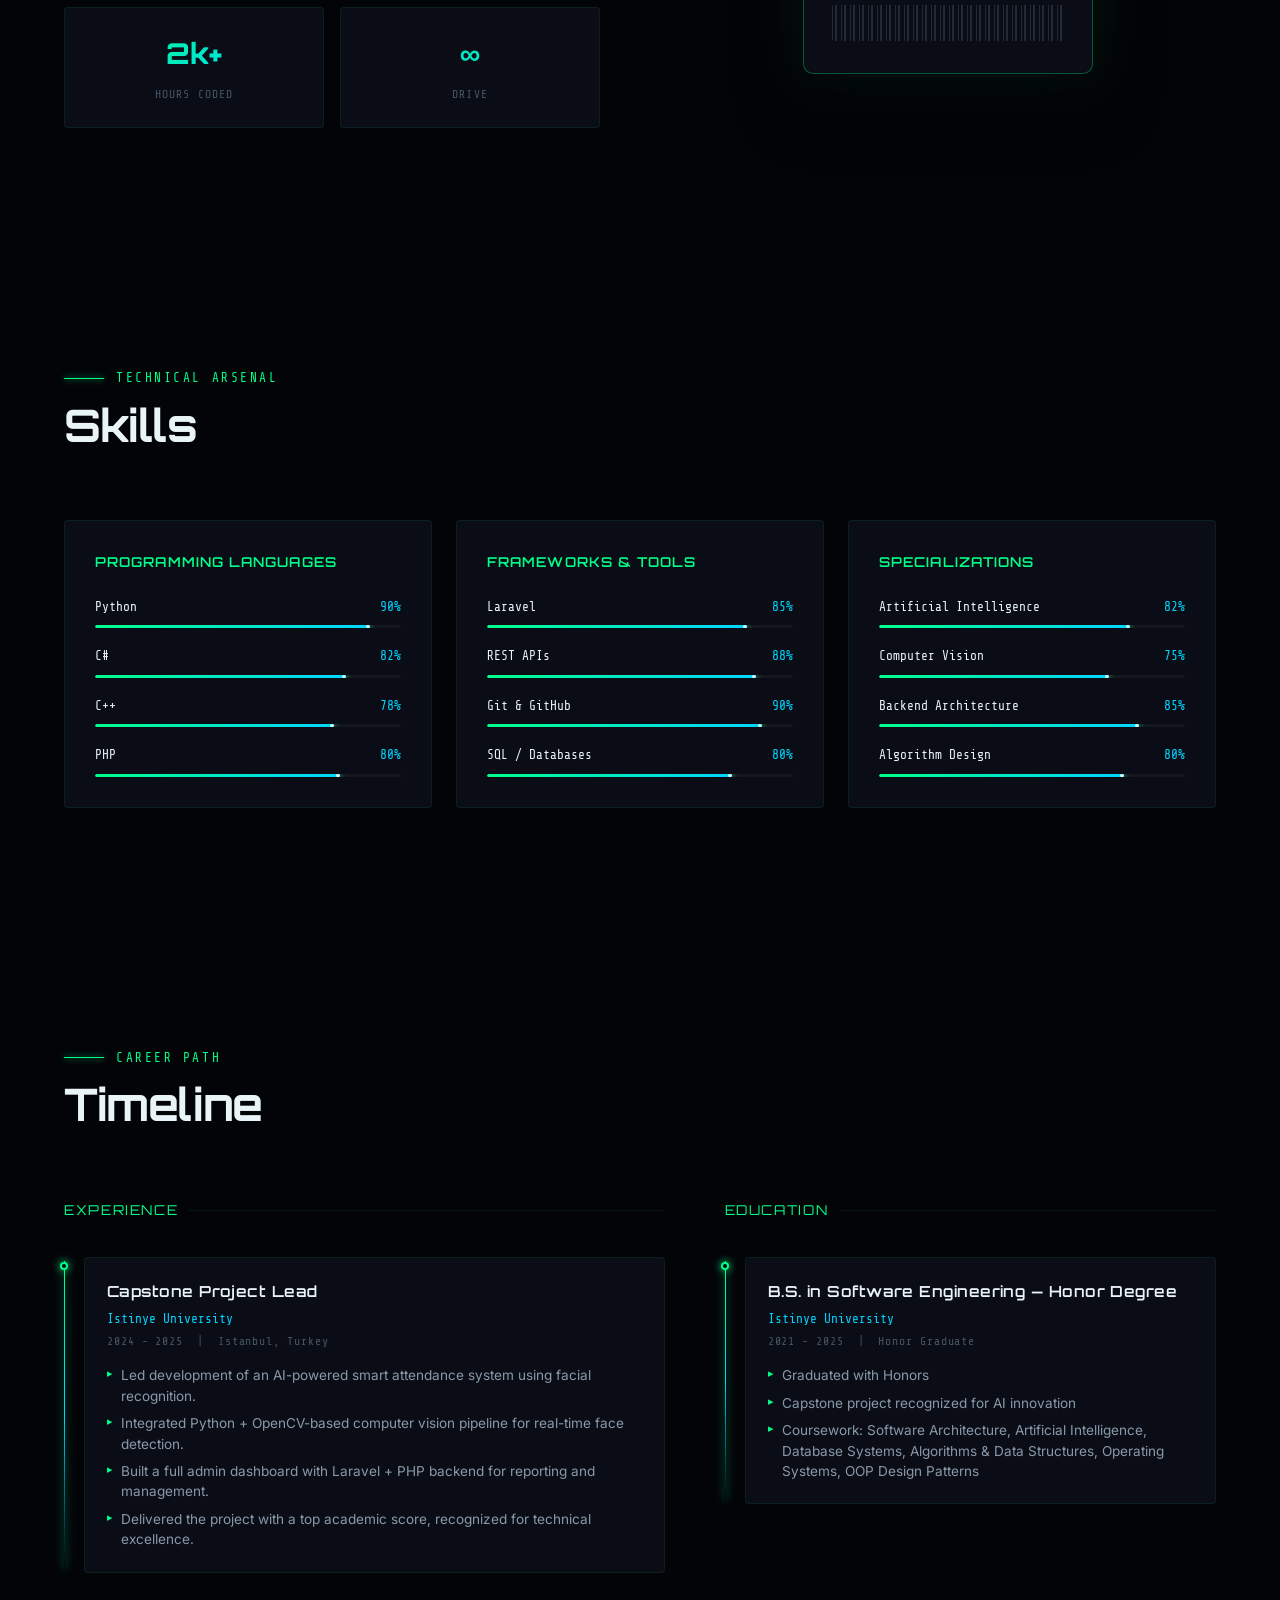
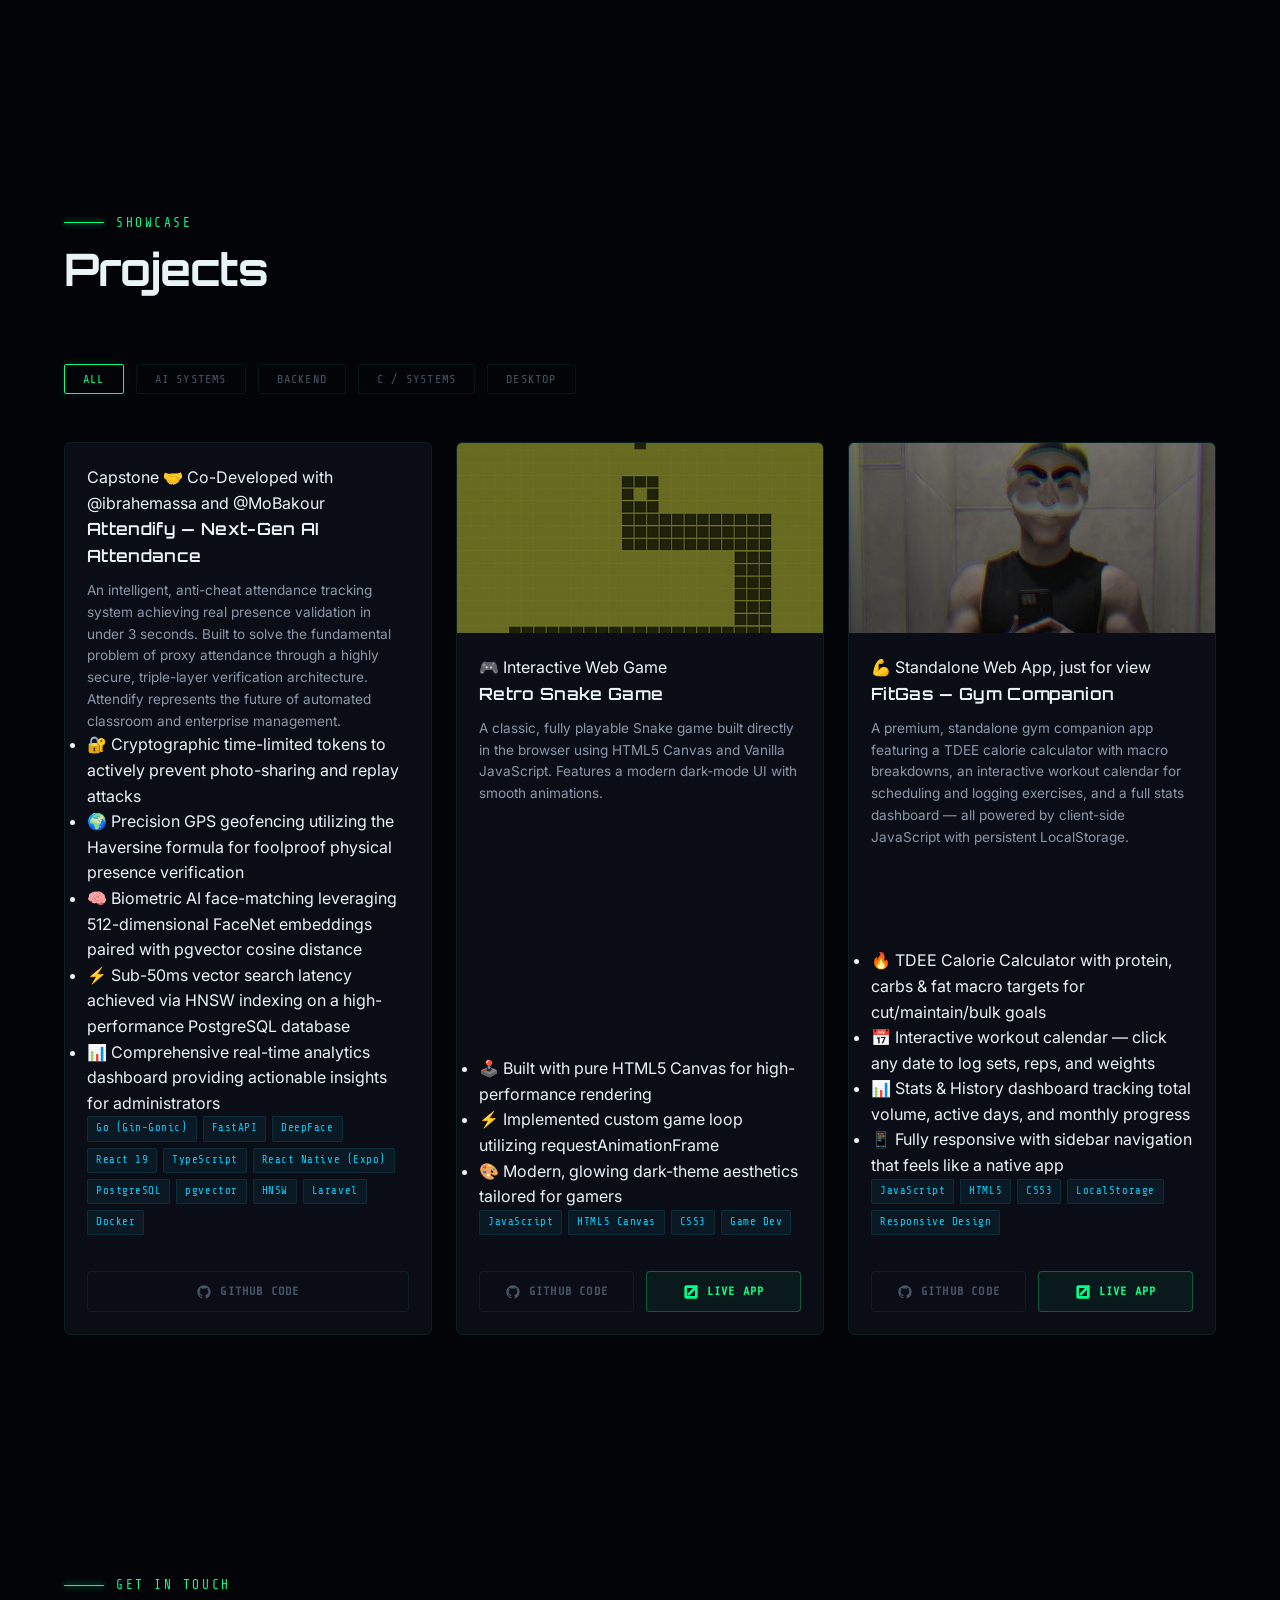
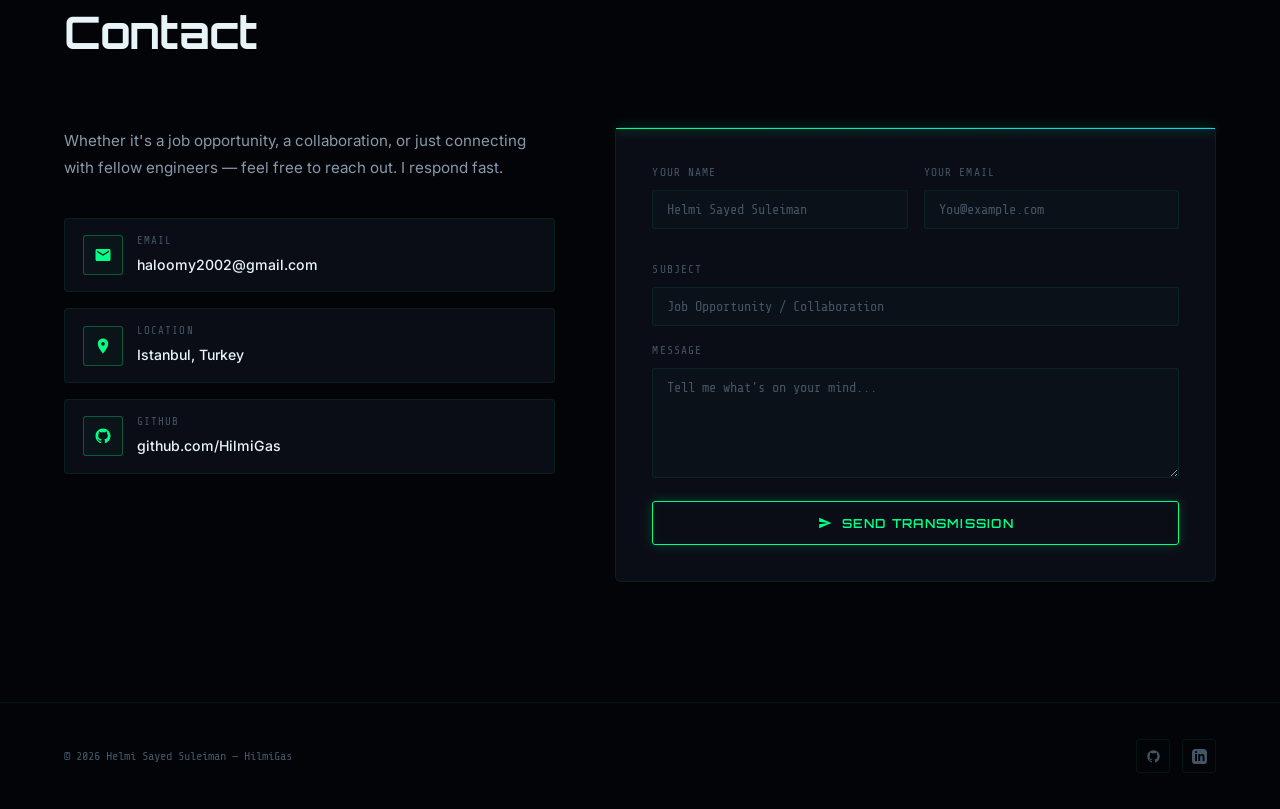
==== commit 6e7ef106: "Add profile picture styling and update project links" ====
--- a/index.html
+++ b/index.html
@@ -7,7 +7,7 @@
   <meta name="description"
     content="Helmi Sayed Suleiman (HilmiGas) — Software Engineer with honors from Istinye University. Python, C#, C++, Laravel developer and AI systems builder.">
   <title>HilmiGas | Software Engineer</title>
-  <link rel="stylesheet" href="styles.css?v=2">
+  <link rel="stylesheet" href="styles.css">
 </head>
 
 <body>
@@ -171,7 +171,7 @@
               <div class="id-card-chip-inner"></div>
               <div class="id-card-chip-inner"></div>
             </div>
-            <div class="id-avatar">HS</div>
+            <div class="id-avatar"><img src="images/hs.jpg" alt="Profile" width="100px" height="100px"></div>
             <div class="id-name">Helmi Sayed Suleiman</div>
             <div class="id-role">Software Engineer</div>
             <div class="id-divider"></div>
@@ -349,8 +349,8 @@
     </div>
   </footer>
 
-  <script src="data.js?v=2"></script>
-  <script src="script.js?v=2"></script>
+  <script src="data.js"></script>
+  <script src="script.js"></script>
 </body>
 
 </html>
--- a/styles.css
+++ b/styles.css
@@ -885,6 +885,14 @@
   font-weight: 900;
   color: var(--neon-green);
   box-shadow: 0 0 20px rgba(0, 255, 136, 0.2);
+  overflow: hidden; /* Ensures image respects the circle border */
+}
+
+.id-avatar img {
+  width: 100%;
+  height: 100%;
+  object-fit: cover;
+  display: block;
 }
 
 .id-name {
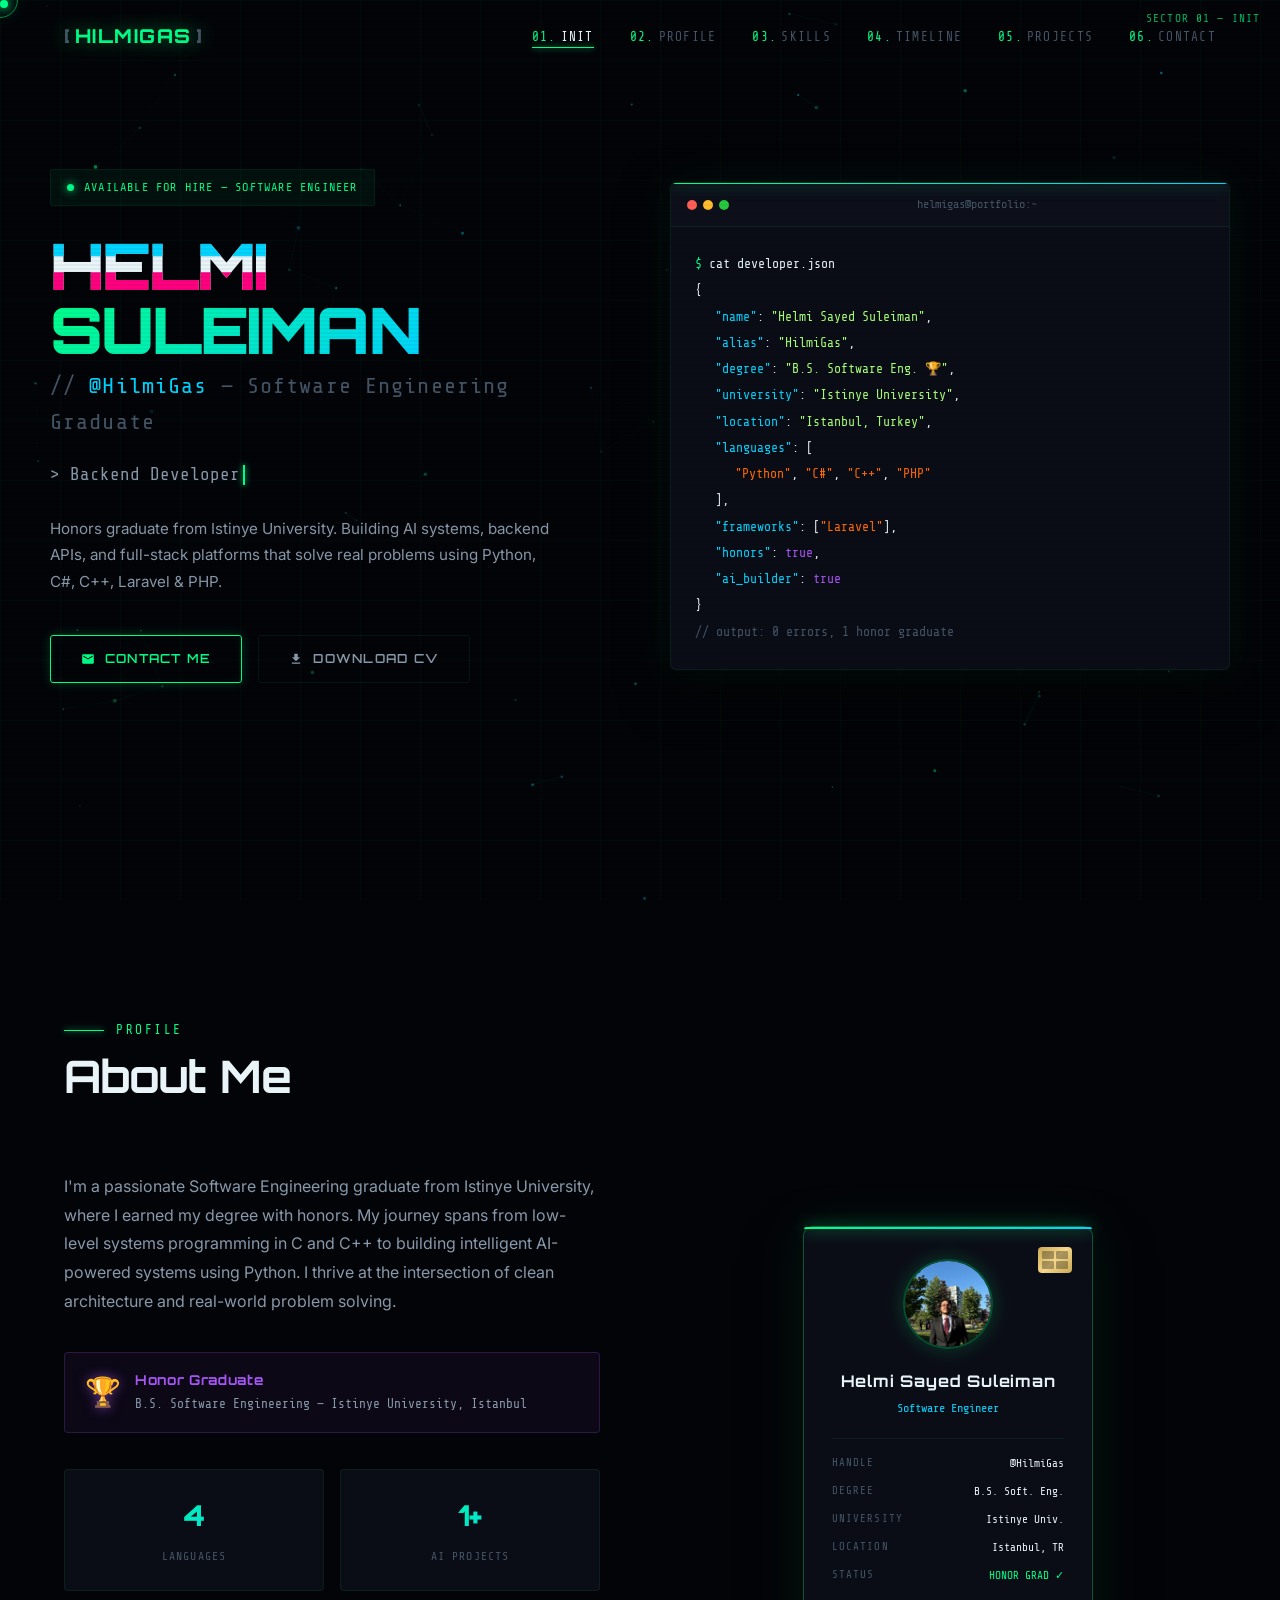
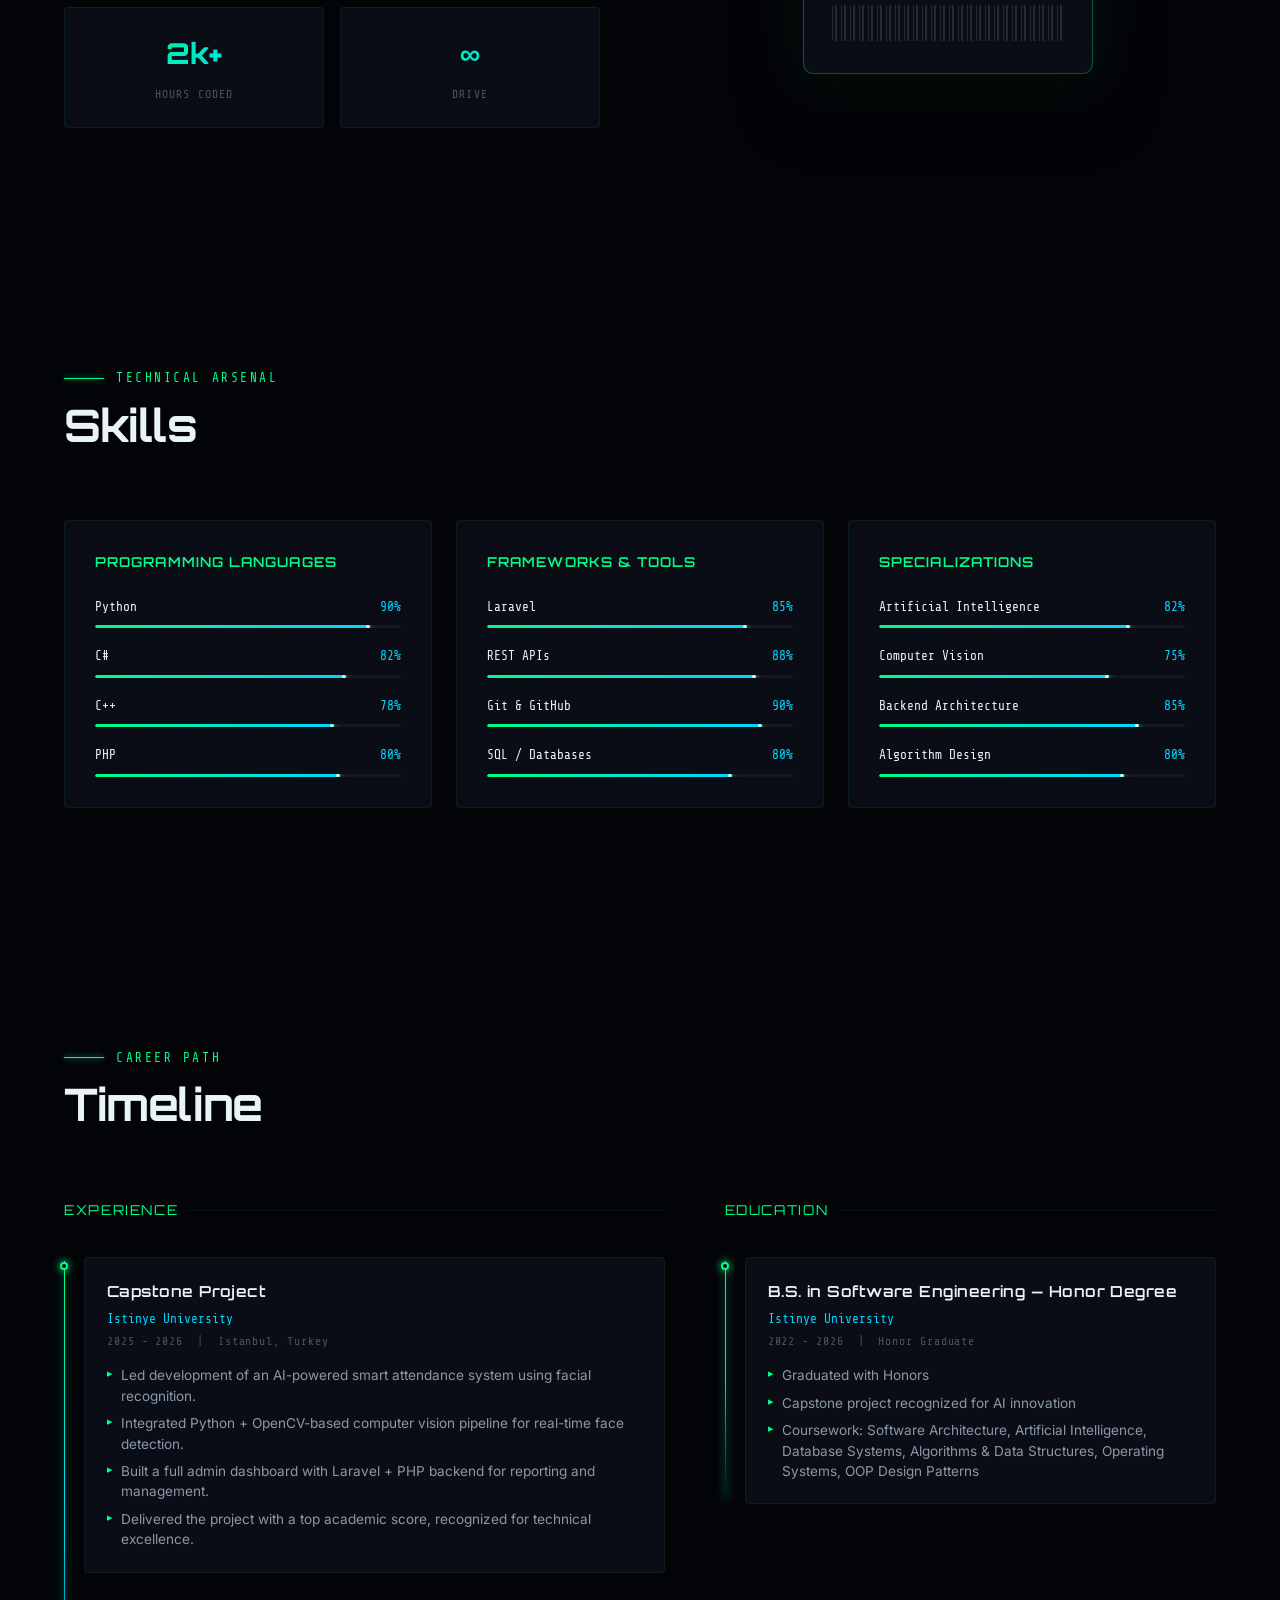
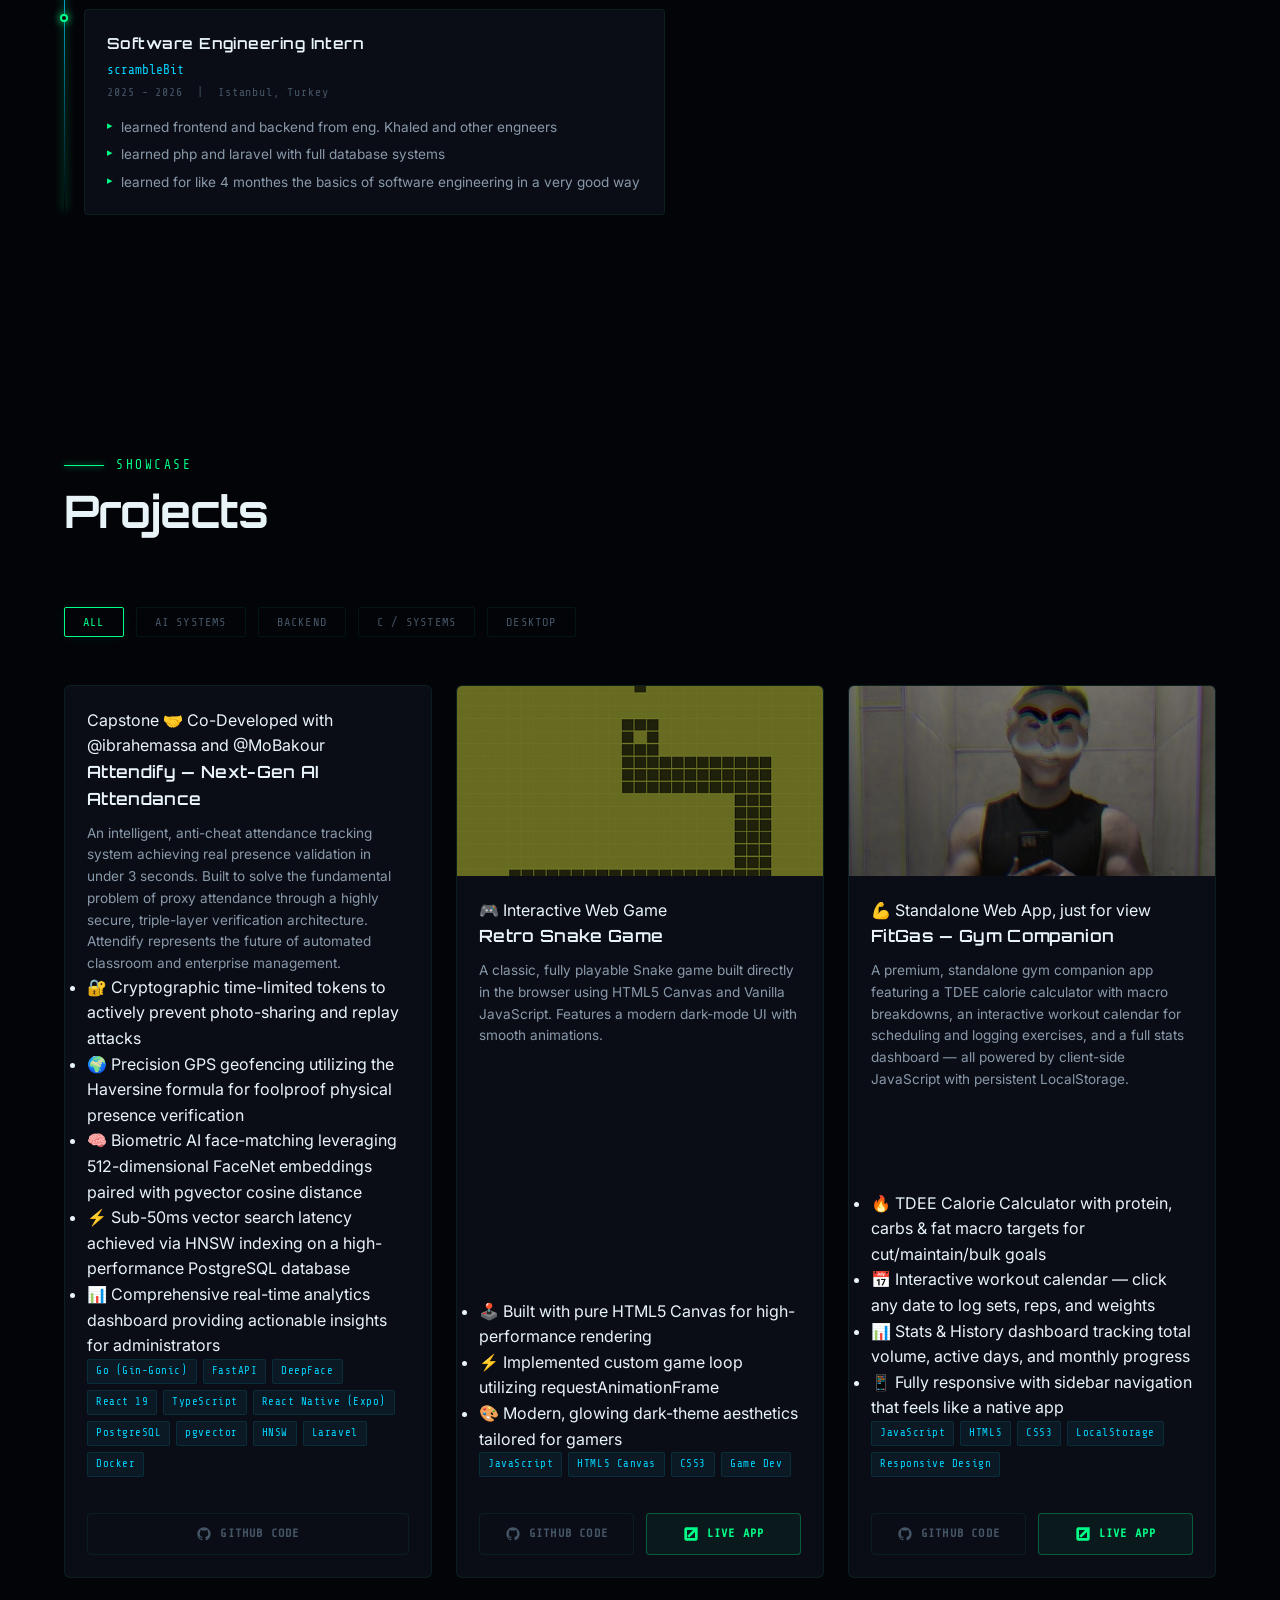
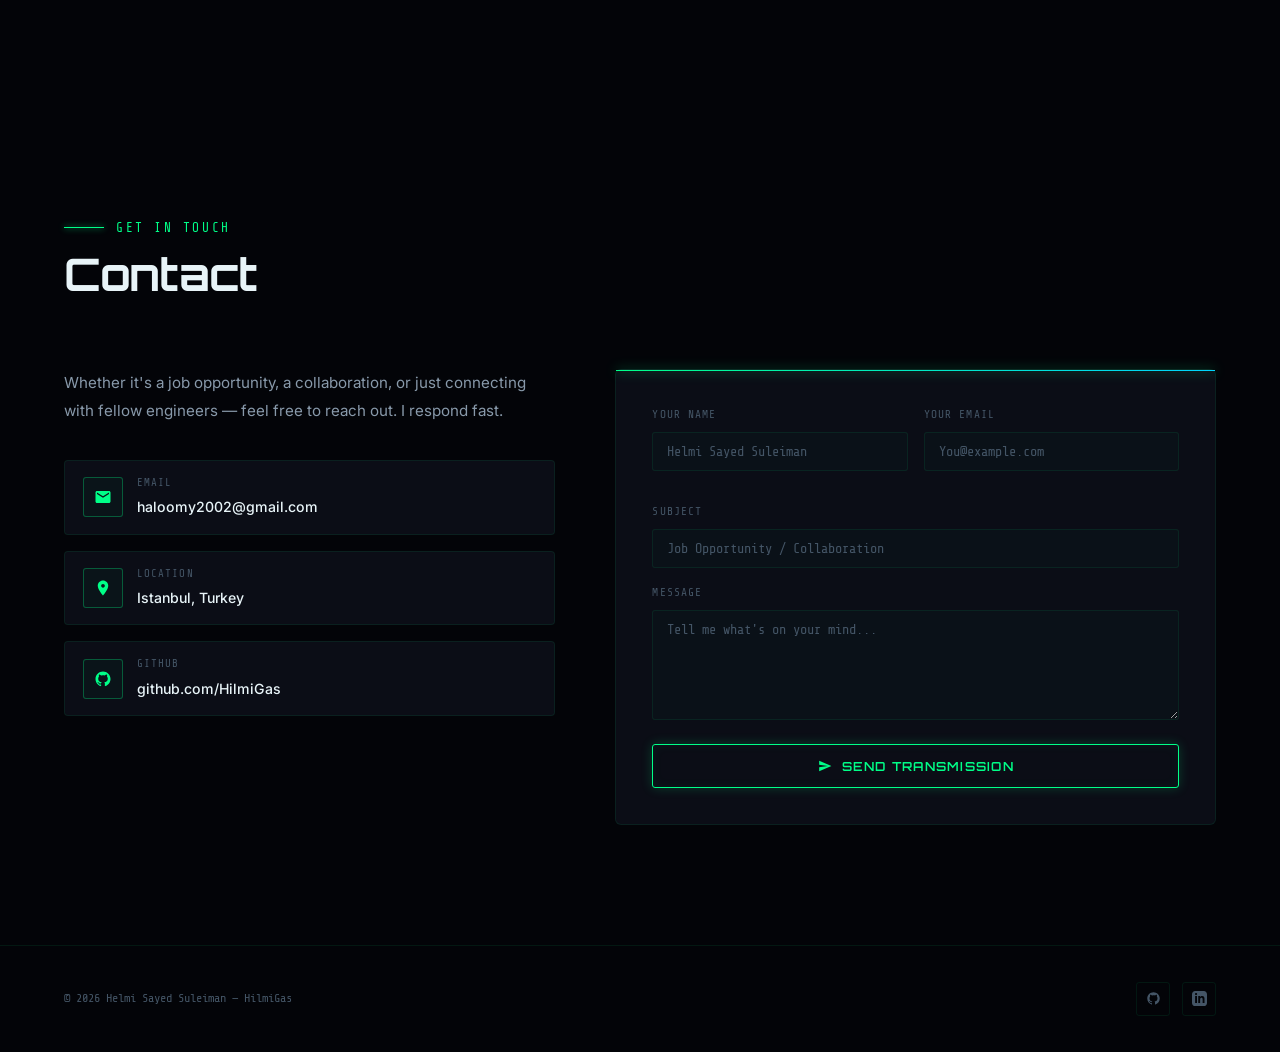
==== commit db0a305d: "cv" ====
--- a/index.html
+++ b/index.html
@@ -77,7 +77,7 @@
             </svg>
             Contact Me
           </a>
-          <a href="#" class="btn btn-secondary" id="cv-btn">
+          <a href="#" class="btn btn-secondary" id="cv-btn" download>
             <svg width="14" height="14" fill="currentColor" viewBox="0 0 24 24">
               <path d="M19 9h-4V3H9v6H5l7 7 7-7zM5 18v2h14v-2H5z" />
             </svg>
